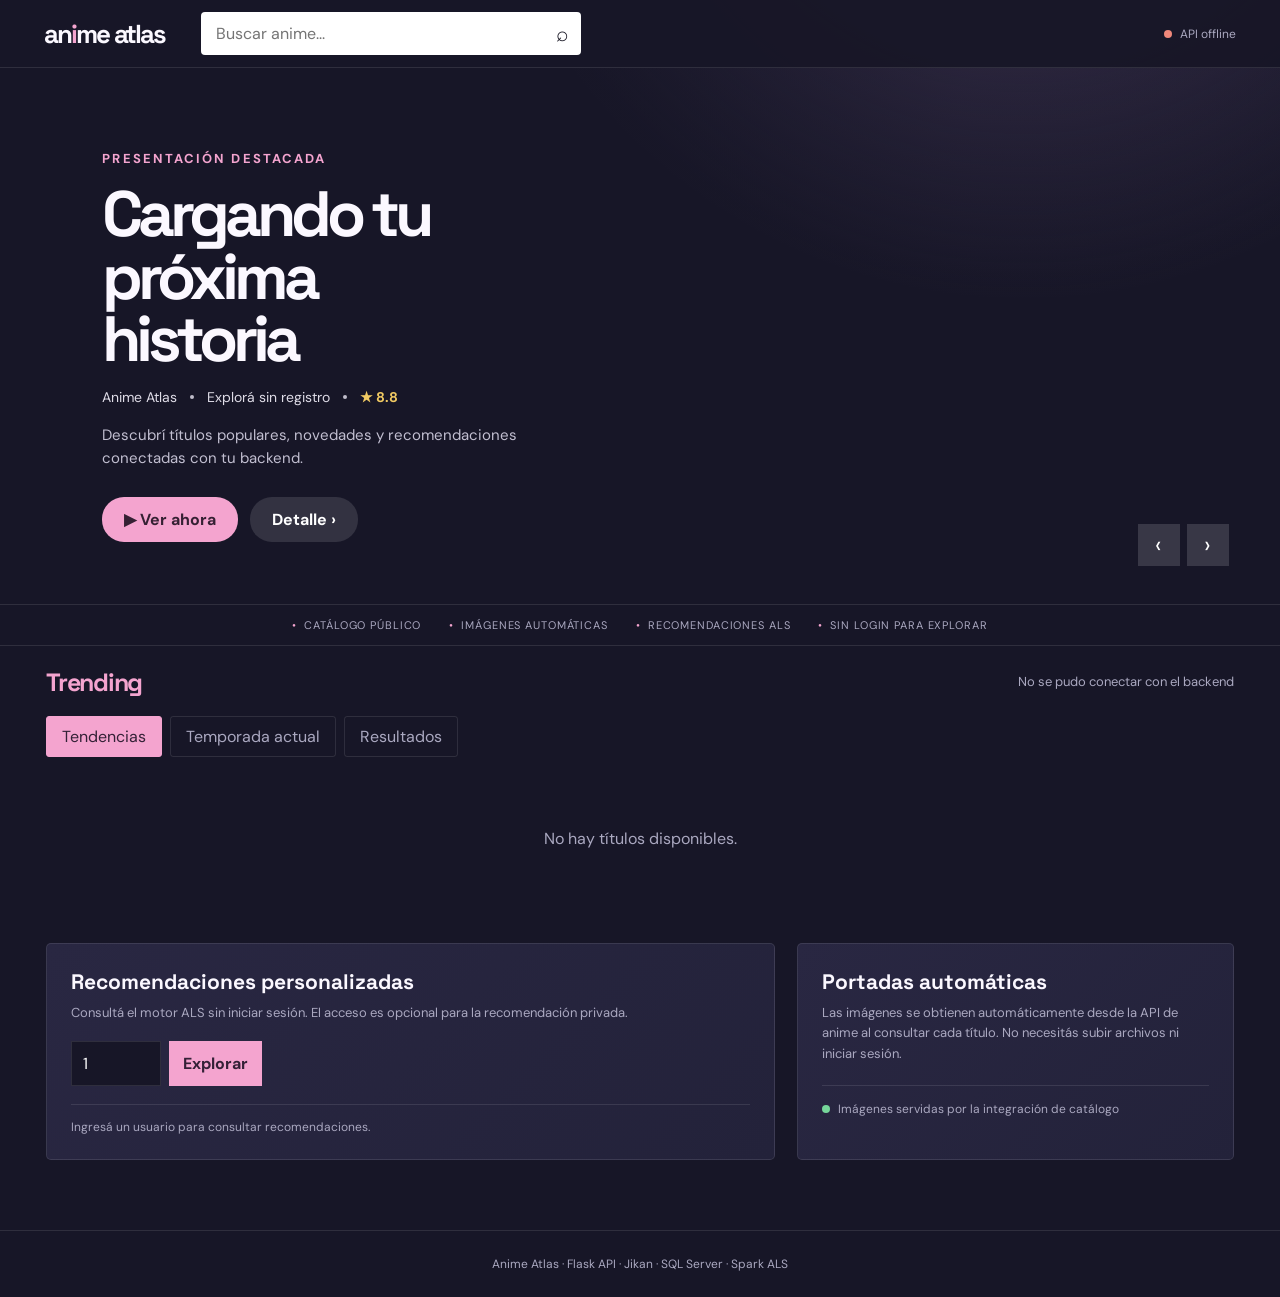
==== FrontEnd/index.html @ 6cf1e998 "feat: base frontend" ====
<!doctype html>
<html lang="es">
<head>
  <meta charset="UTF-8">
  <meta name="viewport" content="width=device-width, initial-scale=1">
  <title>Anime Atlas | Streaming discovery</title>
  <link rel="preconnect" href="https://fonts.googleapis.com">
  <link rel="preconnect" href="https://fonts.gstatic.com" crossorigin>
  <link href="https://fonts.googleapis.com/css2?family=DM+Sans:wght@400;500;600;700&family=Space+Grotesk:wght@500;600;700&display=swap" rel="stylesheet">
  <link rel="stylesheet" href="assets/css/styles.css">
  <script src="assets/js/app.js" defer></script>
</head>
<body>
  <div class="page">
    <header class="topbar">
      <div class="brand">an<span>i</span>me atlas</div>
      <form class="search" id="searchForm">
        <input id="searchInput" placeholder="Buscar anime..." aria-label="Buscar anime">
        <button type="submit" aria-label="Buscar">⌕</button>
      </form>
      <div class="api-status"><span class="status-dot" id="apiStatusDot"></span><span id="apiStatus">Conectando API...</span></div>
    </header>

    <section class="hero">
      <div class="hero-image" id="heroImage"></div>
      <div class="hero-content">
        <div class="hero-kicker">Presentación destacada</div>
        <h1 id="heroTitle">Cargando tu próxima historia</h1>
        <div class="hero-meta"><span id="heroYear">Anime Atlas</span><i></i><span id="heroType">Explorá sin registro</span><i></i><b id="heroScore">★ 8.8</b></div>
        <p class="hero-copy" id="heroCopy">Descubrí títulos populares, novedades y recomendaciones conectadas con tu backend.</p>
        <div class="actions"><button class="watch" id="watchButton">▶ Ver ahora</button><button class="detail" id="heroDetail">Detalle ›</button></div>
      </div>
      <div class="slide-controls"><button id="previousSlide" aria-label="Anterior">‹</button><button id="nextSlide" aria-label="Siguiente">›</button></div>
    </section>

    <div class="service-strip"><span>Catálogo público</span><span>Imágenes automáticas</span><span>Recomendaciones ALS</span><span>Sin login para explorar</span></div>

    <main class="content">
      <div class="section-heading"><h2>Trending</h2><span id="catalogStatus">Actualizado desde tu API</span></div>
      <div class="tabs"><button class="tab active" data-catalog="top">Tendencias</button><button class="tab" data-catalog="season">Temporada actual</button><button class="tab" data-catalog="search">Resultados</button></div>
      <div class="rail" id="animeRail"><div class="state">Cargando títulos...</div></div>
      <div class="lower-grid">
        <section class="info-panel"><h3>Recomendaciones personalizadas</h3><p>Consultá el motor ALS sin iniciar sesión. El acceso es opcional para la recomendación privada.</p><form class="recommend-form" id="recommendForm"><input id="recommendUser" type="number" min="1" value="1" aria-label="ID de usuario"><button type="submit">Explorar</button></form><div class="result-list" id="recommendationResults"><span>Ingresá un usuario para consultar recomendaciones.</span></div></section>
        <section class="info-panel"><h3>Portadas automáticas</h3><p>Las imágenes se obtienen automáticamente desde la API de anime al consultar cada título. No necesitás subir archivos ni iniciar sesión.</p><div class="api-note"><span class="status-dot online"></span><span>Imágenes servidas por la integración de catálogo</span></div></section>
      </div>
    </main>
    <footer class="footer">Anime Atlas · Flask API · Jikan · SQL Server · Spark ALS</footer>
  </div>
  <div class="toast" id="toast" role="status"></div>
</body>
</html>
---- FrontEnd/assets/css/styles.css ----
@import url('https://fonts.googleapis.com/css2?family=DM+Sans:wght@400;500;600;700&family=Space+Grotesk:wght@500;600;700&display=swap');
.topbar{gap:26px}
.api-status{align-items:center;color:var(--muted);display:flex;font-size:12px;gap:8px;margin-left:auto}
.status-dot{background:#e2ad50;border-radius:50%;height:8px;width:8px}
.status-dot.online{background:#76d69a}.status-dot.offline{background:#ef887b}
.service-strip{border-bottom:1px solid var(--line);border-top:1px solid var(--line);color:var(--muted);display:flex;font-size:11px;gap:28px;justify-content:center;letter-spacing:.08em;padding:13px;text-transform:uppercase}
.service-strip span:before{color:var(--pink);content:'•';margin-right:7px}
.result-list{border-top:1px solid var(--line);color:var(--muted);font-size:12px;margin-top:18px;padding-top:14px}
.result-item{align-items:center;border-bottom:1px solid var(--line);display:flex;gap:10px;justify-content:space-between;padding:8px 0}
.result-item strong{color:var(--text)}.result-link{color:var(--pink)}
.image-missing{align-items:center;color:var(--muted);display:flex;font-size:12px;justify-content:center;text-align:center}
.api-note{align-items:center;border-top:1px solid var(--line);color:var(--muted);display:flex;font-size:12px;gap:8px;margin-top:20px;padding-top:15px}
.ad{display:none}
@media(max-width:1050px){.search{margin-left:auto}}
@media(max-width:620px){.search{width:58vw}.service-strip{gap:10px;justify-content:flex-start;overflow:auto;white-space:nowrap}}
:root{--bg:#171627;--surface:#2a2944;--pink:#f4a4cf;--pink-strong:#f07ebc;--text:#fbf8ff;--muted:#aaa8c0;--line:rgba(255,255,255,.1);--shadow:0 20px 70px rgba(4,3,17,.4)}
*{box-sizing:border-box}html{scroll-behavior:smooth}body{background:var(--bg);color:var(--text);font-family:'DM Sans',sans-serif;margin:0}button,input{font:inherit}button{cursor:pointer}.page{background:radial-gradient(circle at 80% -20%,#4e4164 0,transparent 30%),var(--bg);min-height:100vh;overflow:hidden}.topbar{align-items:center;background:rgba(23,22,39,.96);border-bottom:1px solid var(--line);display:flex;gap:20px;height:68px;padding:0 clamp(18px,4vw,44px);position:sticky;top:0;z-index:20}.menu{background:none;border:0;color:#fff;font-size:28px;line-height:1;padding:5px}.brand{align-items:center;display:flex;font-family:'Space Grotesk',sans-serif;font-size:26px;font-weight:700;letter-spacing:-.08em;min-width:max-content}.brand span{color:var(--pink)}.search{align-items:center;background:#fff;border-radius:4px;display:flex;height:43px;margin-left:16px;max-width:380px;min-width:210px;padding:0 6px 0 13px;width:30vw}.search input{background:transparent;border:0;color:#1c1a2a;min-width:0;outline:0;width:100%}.search button{background:none;border:0;color:#161522;font-size:21px}.filter{background:#11101d!important;border-radius:3px;color:#fff!important;font-size:12px!important;font-weight:700;padding:8px 9px}.socials{display:flex;gap:9px;margin-left:auto}.social{align-items:center;border:0;border-radius:50%;color:#fff;display:flex;font-size:12px;font-weight:700;height:38px;justify-content:center;width:38px}.discord{background:#6279dc}.telegram{background:#2b9dd6}.reddit{background:#ec513c}.twitter{background:#319de0}.links{align-items:center;display:flex;gap:25px;margin-left:20px}.links button{background:none;border:0;color:#e7e3ee;font-size:14px;white-space:nowrap}.links button:hover{color:var(--pink)}.links span{color:var(--pink);display:block;font-size:19px;line-height:18px;text-align:center}.login{background:var(--pink);border:0;border-radius:6px;color:#2e1d32;font-weight:700;margin-left:8px;padding:12px 20px}.login:hover{background:#ffd0e8}.hero{min-height:440px;position:relative}.hero-image{background-position:center;background-size:cover;inset:0;position:absolute;transition:background-image .35s}.hero-image:after{background:linear-gradient(90deg,#171627 0%,rgba(23,22,39,.86) 22%,rgba(23,22,39,.23) 75%),linear-gradient(0deg,var(--bg) 0%,transparent 32%);content:'';inset:0;position:absolute}.hero-content{max-width:620px;padding:82px clamp(24px,8vw,104px) 62px;position:relative;z-index:1}.hero-kicker{color:var(--pink);font-size:13px;font-weight:700;letter-spacing:.16em;text-transform:uppercase}.hero h1{font-family:'Space Grotesk',sans-serif;font-size:clamp(36px,5vw,64px);letter-spacing:-.08em;line-height:.98;margin:16px 0 17px}.hero-meta{align-items:center;color:#dfdce7;display:flex;flex-wrap:wrap;font-size:14px;gap:13px}.hero-meta b{color:#f1ca63}.hero-meta i{background:#c0bdca;border-radius:50%;height:4px;width:4px}.hero-copy{color:#c2bfd1;font-size:15px;line-height:1.55;margin:18px 0 26px;max-width:540px}.actions{display:flex;gap:12px}.watch,.detail{border:0;border-radius:22px;font-weight:700;padding:12px 22px}.watch{background:var(--pink);color:#352033}.detail{background:rgba(255,255,255,.12);color:#fff}.watch:hover{background:#ffd0e8}.detail:hover{background:rgba(255,255,255,.2)}.slide-controls{bottom:38px;display:flex;gap:7px;position:absolute;right:clamp(24px,4vw,58px);z-index:2}.slide-controls button{background:rgba(255,255,255,.14);border:0;color:#fff;font-size:24px;height:42px;width:42px}.slide-controls button:hover{background:var(--pink-strong)}.ad{align-items:center;background:#17152b;border-radius:10px;display:flex;height:142px;justify-content:center;margin:-4px auto 30px;max-width:900px;overflow:hidden;position:relative;width:calc(100% - 48px)}.ad:before,.ad:after{background:linear-gradient(135deg,#394a8e,#eda6cd);content:'';height:160px;opacity:.8;position:absolute;transform:rotate(14deg);width:110px}.ad:before{left:-18px}.ad:after{right:-18px;transform:rotate(-14deg)}.ad-copy{position:relative;text-align:center;z-index:1}.ad-copy strong{background:linear-gradient(90deg,#9a36ff,#ff2582);border-radius:22px;display:block;font-size:16px;padding:11px 26px}.ad-copy span{color:#85829b;display:block;font-size:11px;letter-spacing:.2em;margin-top:12px;text-transform:uppercase}.content{padding:0 clamp(18px,4vw,46px) 70px}.section-heading{align-items:center;display:flex;justify-content:space-between;margin:20px 0 18px}.section-heading h2{color:var(--pink);font-family:'Space Grotesk',sans-serif;font-size:25px;letter-spacing:-.05em;margin:0}.section-heading span{color:var(--muted);font-size:13px}.tabs{display:flex;gap:8px;margin-bottom:20px;overflow:auto}.tab{background:transparent;border:1px solid var(--line);border-radius:3px;color:var(--muted);padding:9px 15px;white-space:nowrap}.tab.active,.tab:hover{background:var(--pink);border-color:var(--pink);color:#342137}.rail{display:flex;gap:20px;overflow-x:auto;padding:3px 4px 18px;scrollbar-color:#55536e transparent;scrollbar-width:thin}.rail .card{flex:0 0 185px}.card{background:var(--surface);border-radius:3px;overflow:hidden;position:relative;transition:transform .22s,box-shadow .22s}.card:hover{box-shadow:var(--shadow);transform:translateY(-6px)}.poster{aspect-ratio:2/2.9;background:#34324d;display:block;object-fit:cover;width:100%}.card-body{padding:11px 12px 13px}.card-title{display:-webkit-box;font-size:14px;font-weight:600;line-height:1.25;min-height:35px;overflow:hidden;-webkit-box-orient:vertical;-webkit-line-clamp:2}.card-meta{color:var(--muted);display:flex;font-size:11px;justify-content:space-between;margin-top:10px}.score{color:#f2c95e}.card-id{color:var(--pink);font-size:10px;font-weight:700;left:9px;position:absolute;top:8px}.state{color:var(--muted);padding:48px 20px;text-align:center;width:100%}.lower-grid{display:grid;gap:22px;grid-template-columns:1.25fr .75fr;margin-top:28px}.info-panel{background:linear-gradient(135deg,#292742,#23223a);border:1px solid var(--line);border-radius:5px;padding:24px}.info-panel h3{font-family:'Space Grotesk',sans-serif;font-size:21px;margin:0 0 8px}.info-panel p{color:var(--muted);font-size:13px;line-height:1.6;margin:0}.recommend-form{display:flex;gap:8px;margin-top:18px}.recommend-form input{background:#171627;border:1px solid var(--line);color:#fff;min-width:0;padding:11px;width:90px}.recommend-form button{background:var(--pink);border:0;color:#342137;font-weight:700;padding:0 14px}.footer{border-top:1px solid var(--line);color:var(--muted);font-size:12px;padding:25px 4vw;text-align:center}.toast{background:#fff;border-radius:5px;bottom:25px;color:#262032;left:50%;opacity:0;padding:12px 17px;pointer-events:none;position:fixed;transform:translate(-50%,15px);transition:.25s;z-index:40}.toast.show{opacity:1;transform:translate(-50%,0)}@media(max-width:1050px){.socials,.links{display:none}.search{margin-left:auto}.lower-grid{grid-template-columns:1fr}}@media(max-width:620px){.topbar{gap:10px;height:auto;padding:13px 16px}.brand{font-size:22px}.search{min-width:0;width:42vw}.filter{display:none}.hero{min-height:510px}.hero-content{padding:80px 24px}.hero-image:after{background:linear-gradient(0deg,#171627 4%,rgba(23,22,39,.65) 55%,rgba(23,22,39,.2))}.hero h1{font-size:43px}.ad{height:112px}.ad-copy strong{font-size:12px}.rail .card{flex-basis:154px}.section-heading h2{font-size:21px}}
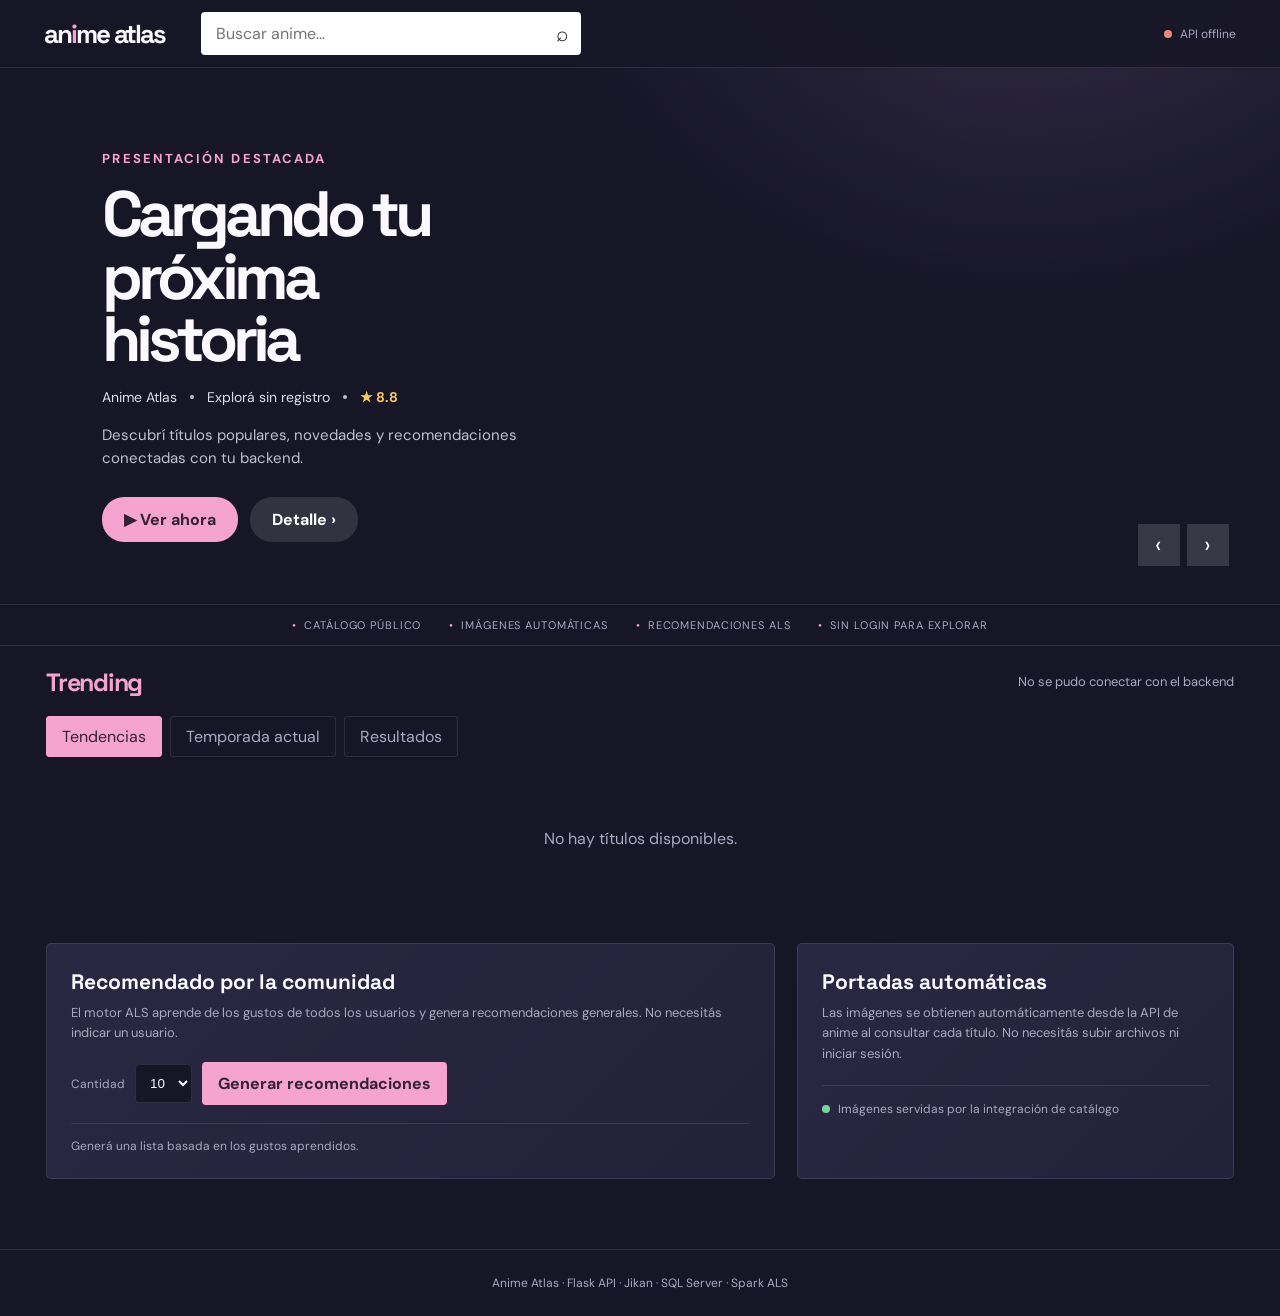
==== commit f4d03dfb: "feat: frontend conectado al backend" ====
--- a/FrontEnd/index.html
+++ b/FrontEnd/index.html
@@ -40,7 +40,7 @@
       <div class="tabs"><button class="tab active" data-catalog="top">Tendencias</button><button class="tab" data-catalog="season">Temporada actual</button><button class="tab" data-catalog="search">Resultados</button></div>
       <div class="rail" id="animeRail"><div class="state">Cargando títulos...</div></div>
       <div class="lower-grid">
-        <section class="info-panel"><h3>Recomendaciones personalizadas</h3><p>Consultá el motor ALS sin iniciar sesión. El acceso es opcional para la recomendación privada.</p><form class="recommend-form" id="recommendForm"><input id="recommendUser" type="number" min="1" value="1" aria-label="ID de usuario"><button type="submit">Explorar</button></form><div class="result-list" id="recommendationResults"><span>Ingresá un usuario para consultar recomendaciones.</span></div></section>
+        <section class="info-panel"><h3>Recomendado por la comunidad</h3><p>El motor ALS aprende de los gustos de todos los usuarios y genera recomendaciones generales. No necesitás indicar un usuario.</p><div class="recommend-controls"><label for="recommendLimit">Cantidad</label><select id="recommendLimit"><option value="5">5</option><option value="10" selected>10</option><option value="20">20</option><option value="30">30</option></select><button class="recommend-action" id="recommendForm" type="button">Generar recomendaciones</button></div><div class="result-list" id="recommendationResults"><span>Generá una lista basada en los gustos aprendidos.</span></div></section>
         <section class="info-panel"><h3>Portadas automáticas</h3><p>Las imágenes se obtienen automáticamente desde la API de anime al consultar cada título. No necesitás subir archivos ni iniciar sesión.</p><div class="api-note"><span class="status-dot online"></span><span>Imágenes servidas por la integración de catálogo</span></div></section>
       </div>
     </main>
--- a/FrontEnd/assets/css/styles.css
+++ b/FrontEnd/assets/css/styles.css
@@ -8,6 +8,10 @@
 .result-list{border-top:1px solid var(--line);color:var(--muted);font-size:12px;margin-top:18px;padding-top:14px}
 .result-item{align-items:center;border-bottom:1px solid var(--line);display:flex;gap:10px;justify-content:space-between;padding:8px 0}
 .result-item strong{color:var(--text)}.result-link{color:var(--pink)}
+.recommendation-summary{color:var(--pink);font-weight:700;margin-bottom:8px}
+.recommend-action{background:var(--pink);border:0;border-radius:4px;color:#342137;font-weight:700;margin-top:18px;padding:11px 16px}
+.recommend-action:hover{background:#ffd0e8}
+.recommend-controls{align-items:center;display:flex;flex-wrap:wrap;gap:10px;margin-top:18px}.recommend-controls label{color:var(--muted);font-size:12px}.recommend-controls select{background:#171627;border:1px solid var(--line);border-radius:4px;color:var(--text);padding:10px}.recommend-controls .recommend-action{margin-top:0}
 .image-missing{align-items:center;color:var(--muted);display:flex;font-size:12px;justify-content:center;text-align:center}
 .api-note{align-items:center;border-top:1px solid var(--line);color:var(--muted);display:flex;font-size:12px;gap:8px;margin-top:20px;padding-top:15px}
 .ad{display:none}
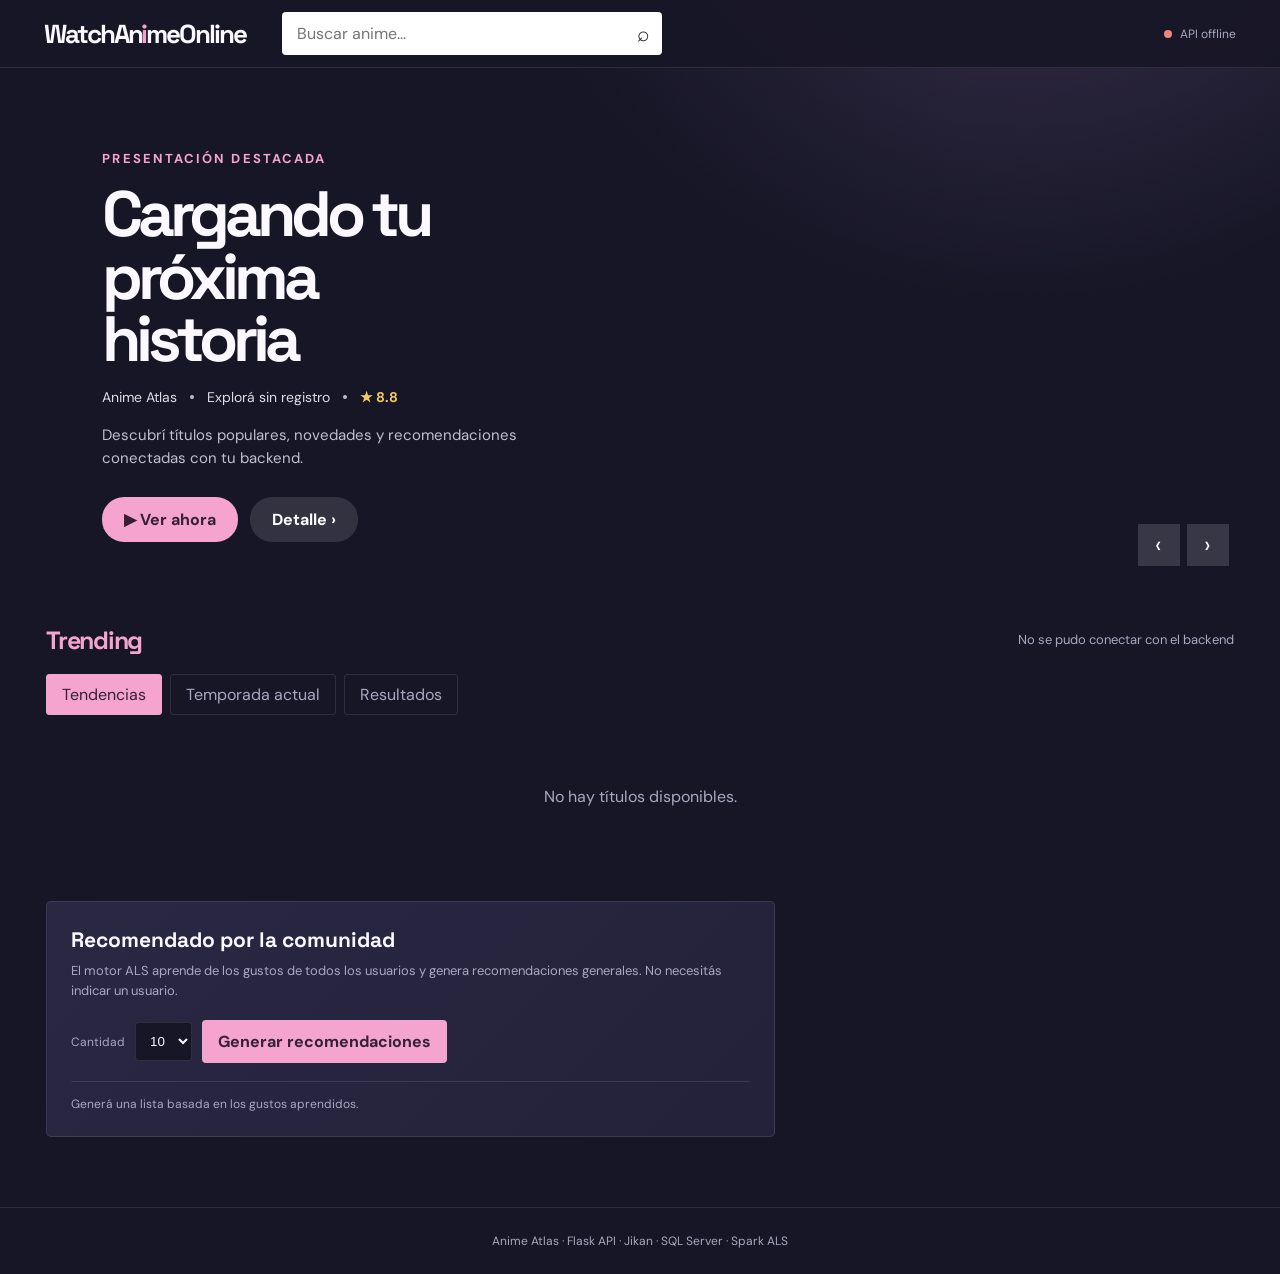
==== commit d6582036: "fix: miniarreglo interfaz" ====
--- a/FrontEnd/index.html
+++ b/FrontEnd/index.html
@@ -13,7 +13,7 @@
 <body>
   <div class="page">
     <header class="topbar">
-      <div class="brand">an<span>i</span>me atlas</div>
+      <div class="brand">WatchAn<span>i</span>meOnline</div>
       <form class="search" id="searchForm">
         <input id="searchInput" placeholder="Buscar anime..." aria-label="Buscar anime">
         <button type="submit" aria-label="Buscar">⌕</button>
@@ -32,16 +32,12 @@
       </div>
       <div class="slide-controls"><button id="previousSlide" aria-label="Anterior">‹</button><button id="nextSlide" aria-label="Siguiente">›</button></div>
     </section>
-
-    <div class="service-strip"><span>Catálogo público</span><span>Imágenes automáticas</span><span>Recomendaciones ALS</span><span>Sin login para explorar</span></div>
-
     <main class="content">
       <div class="section-heading"><h2>Trending</h2><span id="catalogStatus">Actualizado desde tu API</span></div>
       <div class="tabs"><button class="tab active" data-catalog="top">Tendencias</button><button class="tab" data-catalog="season">Temporada actual</button><button class="tab" data-catalog="search">Resultados</button></div>
       <div class="rail" id="animeRail"><div class="state">Cargando títulos...</div></div>
       <div class="lower-grid">
         <section class="info-panel"><h3>Recomendado por la comunidad</h3><p>El motor ALS aprende de los gustos de todos los usuarios y genera recomendaciones generales. No necesitás indicar un usuario.</p><div class="recommend-controls"><label for="recommendLimit">Cantidad</label><select id="recommendLimit"><option value="5">5</option><option value="10" selected>10</option><option value="20">20</option><option value="30">30</option></select><button class="recommend-action" id="recommendForm" type="button">Generar recomendaciones</button></div><div class="result-list" id="recommendationResults"><span>Generá una lista basada en los gustos aprendidos.</span></div></section>
-        <section class="info-panel"><h3>Portadas automáticas</h3><p>Las imágenes se obtienen automáticamente desde la API de anime al consultar cada título. No necesitás subir archivos ni iniciar sesión.</p><div class="api-note"><span class="status-dot online"></span><span>Imágenes servidas por la integración de catálogo</span></div></section>
       </div>
     </main>
     <footer class="footer">Anime Atlas · Flask API · Jikan · SQL Server · Spark ALS</footer>
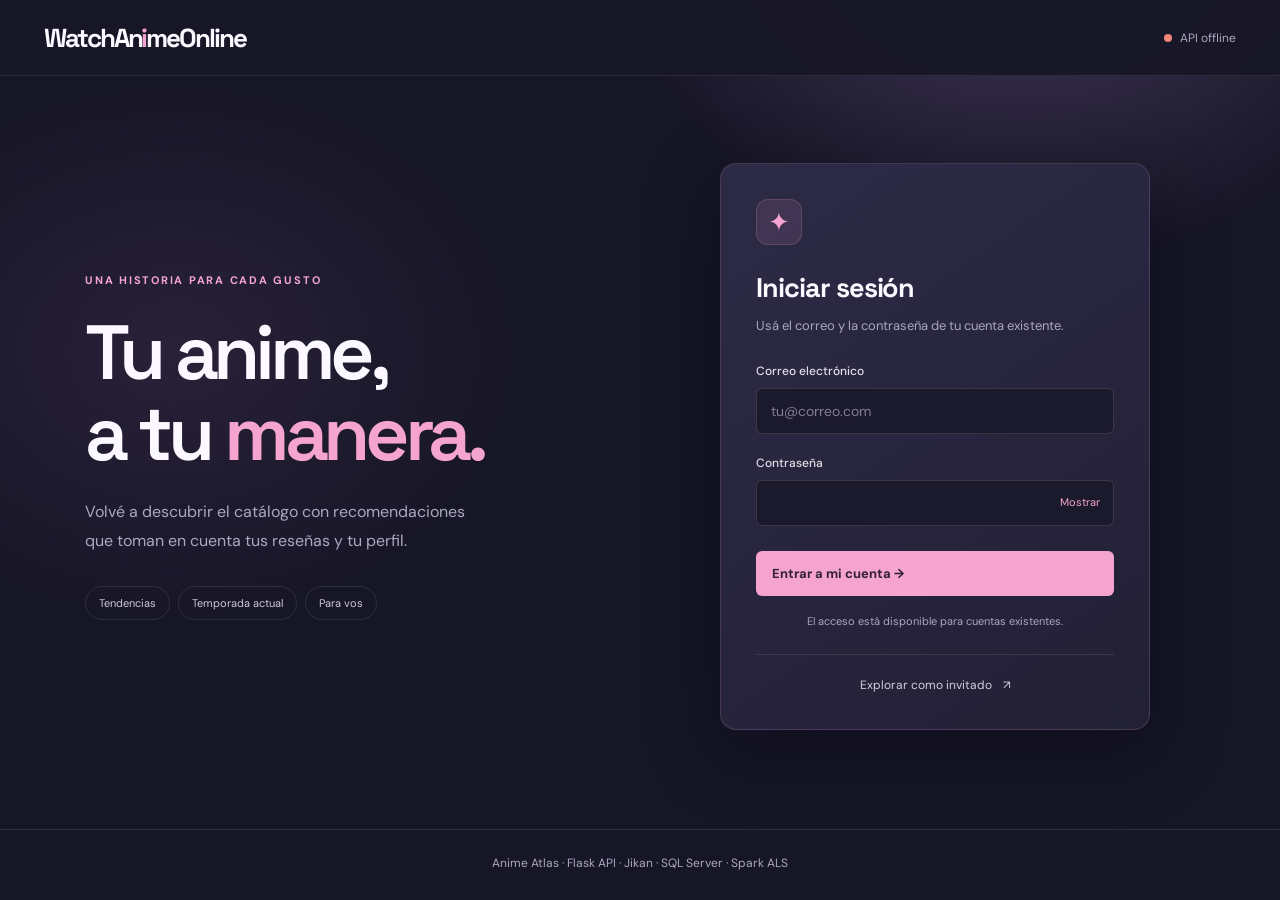
==== commit 78c32a9f: "Login 1,0" ====
--- a/FrontEnd/index.html
+++ b/FrontEnd/index.html
@@ -14,34 +14,83 @@
   <div class="page">
     <header class="topbar">
       <div class="brand">WatchAn<span>i</span>meOnline</div>
-      <form class="search" id="searchForm">
+      <form class="search" id="searchForm" hidden>
         <input id="searchInput" placeholder="Buscar anime..." aria-label="Buscar anime">
         <button type="submit" aria-label="Buscar">⌕</button>
       </form>
       <div class="api-status"><span class="status-dot" id="apiStatusDot"></span><span id="apiStatus">Conectando API...</span></div>
+      <div class="session-controls" id="sessionControls" hidden>
+        <span class="session-name" id="sessionName" hidden></span>
+        <button class="login" id="openLogin" type="button">Iniciar sesión</button>
+        <button class="logout" id="logoutButton" type="button" hidden>Cerrar sesión</button>
+      </div>
     </header>
 
-    <section class="hero">
-      <div class="hero-image" id="heroImage"></div>
-      <div class="hero-content">
-        <div class="hero-kicker">Presentación destacada</div>
-        <h1 id="heroTitle">Cargando tu próxima historia</h1>
-        <div class="hero-meta"><span id="heroYear">Anime Atlas</span><i></i><span id="heroType">Explorá sin registro</span><i></i><b id="heroScore">★ 8.8</b></div>
-        <p class="hero-copy" id="heroCopy">Descubrí títulos populares, novedades y recomendaciones conectadas con tu backend.</p>
-        <div class="actions"><button class="watch" id="watchButton">▶ Ver ahora</button><button class="detail" id="heroDetail">Detalle ›</button></div>
-      </div>
-      <div class="slide-controls"><button id="previousSlide" aria-label="Anterior">‹</button><button id="nextSlide" aria-label="Siguiente">›</button></div>
-    </section>
-    <main class="content">
-      <div class="section-heading"><h2>Trending</h2><span id="catalogStatus">Actualizado desde tu API</span></div>
-      <div class="tabs"><button class="tab active" data-catalog="top">Tendencias</button><button class="tab" data-catalog="season">Temporada actual</button><button class="tab" data-catalog="search">Resultados</button></div>
-      <div class="rail" id="animeRail"><div class="state">Cargando títulos...</div></div>
-      <div class="lower-grid">
-        <section class="info-panel"><h3>Recomendado por la comunidad</h3><p>El motor ALS aprende de los gustos de todos los usuarios y genera recomendaciones generales. No necesitás indicar un usuario.</p><div class="recommend-controls"><label for="recommendLimit">Cantidad</label><select id="recommendLimit"><option value="5">5</option><option value="10" selected>10</option><option value="20">20</option><option value="30">30</option></select><button class="recommend-action" id="recommendForm" type="button">Generar recomendaciones</button></div><div class="result-list" id="recommendationResults"><span>Generá una lista basada en los gustos aprendidos.</span></div></section>
+    <main class="login-view" id="loginView">
+      <section class="login-intro" aria-labelledby="loginIntroTitle">
+        <div class="hero-kicker">Una historia para cada gusto</div>
+        <h1 id="loginIntroTitle">Tu anime,<br>a tu <span>manera.</span></h1>
+        <p>Volvé a descubrir el catálogo con recomendaciones que toman en cuenta tus reseñas y tu perfil.</p>
+        <div class="login-tags" aria-label="Explorá el catálogo"><span>Tendencias</span><span>Temporada actual</span><span>Para vos</span></div>
+      </section>
+      <section class="login-panel" aria-labelledby="loginTitle">
+        <div class="login-mark" aria-hidden="true">✦</div>
+        <h2 id="loginTitle">Iniciar sesión</h2>
+        <p class="login-description">Usá el correo y la contraseña de tu cuenta existente.</p>
+        <p class="form-feedback" id="loginFeedback" role="status" aria-live="polite" hidden></p>
+        <button class="retry-session" id="retrySession" type="button" hidden>Reintentar conexión</button>
+        <form id="loginForm">
+          <fieldset id="loginFields">
+            <label for="loginEmail">Correo electrónico</label>
+            <input id="loginEmail" name="email" type="email" autocomplete="username" placeholder="tu@correo.com" aria-describedby="loginFeedback" maxlength="255" required>
+            <label for="loginPassword">Contraseña</label>
+            <div class="password-field">
+              <input id="loginPassword" name="password" type="password" autocomplete="current-password" aria-describedby="loginFeedback" required>
+              <button id="togglePassword" type="button" aria-label="Mostrar contraseña" aria-controls="loginPassword" aria-pressed="false">Mostrar</button>
+            </div>
+            <button class="login-submit" id="loginSubmit" type="submit">Entrar a mi cuenta <span aria-hidden="true">→</span></button>
+          </fieldset>
+        </form>
+        <p class="account-note">El acceso está disponible para cuentas existentes.</p>
+        <button class="guest-access" id="continueGuest" type="button">Explorar como invitado <span aria-hidden="true">↗</span></button>
+      </section>
+    </main>
+
+    <main id="catalogView" hidden>
+      <section class="hero">
+        <div class="hero-image" id="heroImage"></div>
+        <div class="hero-content">
+          <div class="hero-kicker">Presentación destacada</div>
+          <h1 id="heroTitle">Cargando tu próxima historia</h1>
+          <div class="hero-meta"><span id="heroYear">Anime Atlas</span><i></i><span id="heroType">Explorá el catálogo</span><i></i><b id="heroScore">★ N/D</b></div>
+          <p class="hero-copy" id="heroCopy">Descubrí títulos populares, novedades y recomendaciones para tu próxima historia.</p>
+          <div class="actions"><button class="watch" id="watchButton" type="button" disabled>▶ Ver ahora</button><button class="detail" id="heroDetail" type="button" disabled>Detalle ›</button></div>
+        </div>
+        <div class="slide-controls"><button id="previousSlide" type="button" aria-label="Anterior" disabled>‹</button><button id="nextSlide" type="button" aria-label="Siguiente" disabled>›</button></div>
+      </section>
+      <div class="content">
+        <div class="section-heading"><h2>Trending</h2><span id="catalogStatus" role="status">Actualizado desde tu API</span></div>
+        <div class="tabs" aria-label="Catálogo"><button class="tab active" data-catalog="top" type="button" aria-pressed="true">Tendencias</button><button class="tab" data-catalog="season" type="button" aria-pressed="false">Temporada actual</button><button class="tab" data-catalog="search" type="button" aria-pressed="false">Resultados</button></div>
+        <div class="rail" id="animeRail"><div class="state">Cargando títulos...</div></div>
+        <div class="lower-grid">
+          <section class="info-panel" aria-labelledby="recommendationHeading">
+            <h3 id="recommendationHeading">Recomendado por la comunidad</h3>
+            <p id="recommendationDescription">Explorá recomendaciones generales o iniciá sesión para descubrir títulos según tu perfil.</p>
+            <div class="recommend-controls"><label for="recommendLimit">Cantidad</label><select id="recommendLimit"><option value="5">5</option><option value="10" selected>10</option><option value="20">20</option><option value="30">30</option></select><button class="recommend-action" id="recommendForm" type="button" disabled>Generar recomendaciones</button></div>
+            <div class="result-list" id="recommendationResults" role="status" aria-live="polite"><span>Generá una lista basada en los gustos de la comunidad.</span></div>
+          </section>
+          <section class="info-panel profile-panel" aria-labelledby="profileHeading">
+            <div class="profile-kicker">Tu espacio</div>
+            <h3 id="profileHeading">Descubrí algo para vos</h3>
+            <p id="profileDescription">Ingresá con tu cuenta para usar tu perfil en las recomendaciones.</p>
+            <dl class="profile-details" id="profileDetails" hidden></dl>
+            <button class="profile-login" id="profileLogin" type="button">Iniciar sesión <span aria-hidden="true">→</span></button>
+          </section>
+        </div>
       </div>
     </main>
     <footer class="footer">Anime Atlas · Flask API · Jikan · SQL Server · Spark ALS</footer>
   </div>
-  <div class="toast" id="toast" role="status"></div>
+  <div class="toast" id="toast" role="status" aria-live="polite"></div>
 </body>
 </html>
--- a/FrontEnd/assets/css/styles.css
+++ b/FrontEnd/assets/css/styles.css
@@ -8,6 +8,7 @@
 .result-list{border-top:1px solid var(--line);color:var(--muted);font-size:12px;margin-top:18px;padding-top:14px}
 .result-item{align-items:center;border-bottom:1px solid var(--line);display:flex;gap:10px;justify-content:space-between;padding:8px 0}
 .result-item strong{color:var(--text)}.result-link{color:var(--pink)}
+.result-item small{color:var(--muted);margin-right:auto}
 .recommendation-summary{color:var(--pink);font-weight:700;margin-bottom:8px}
 .recommend-action{background:var(--pink);border:0;border-radius:4px;color:#342137;font-weight:700;margin-top:18px;padding:11px 16px}
 .recommend-action:hover{background:#ffd0e8}
@@ -19,3 +20,126 @@
 @media(max-width:620px){.search{width:58vw}.service-strip{gap:10px;justify-content:flex-start;overflow:auto;white-space:nowrap}}
 :root{--bg:#171627;--surface:#2a2944;--pink:#f4a4cf;--pink-strong:#f07ebc;--text:#fbf8ff;--muted:#aaa8c0;--line:rgba(255,255,255,.1);--shadow:0 20px 70px rgba(4,3,17,.4)}
 *{box-sizing:border-box}html{scroll-behavior:smooth}body{background:var(--bg);color:var(--text);font-family:'DM Sans',sans-serif;margin:0}button,input{font:inherit}button{cursor:pointer}.page{background:radial-gradient(circle at 80% -20%,#4e4164 0,transparent 30%),var(--bg);min-height:100vh;overflow:hidden}.topbar{align-items:center;background:rgba(23,22,39,.96);border-bottom:1px solid var(--line);display:flex;gap:20px;height:68px;padding:0 clamp(18px,4vw,44px);position:sticky;top:0;z-index:20}.menu{background:none;border:0;color:#fff;font-size:28px;line-height:1;padding:5px}.brand{align-items:center;display:flex;font-family:'Space Grotesk',sans-serif;font-size:26px;font-weight:700;letter-spacing:-.08em;min-width:max-content}.brand span{color:var(--pink)}.search{align-items:center;background:#fff;border-radius:4px;display:flex;height:43px;margin-left:16px;max-width:380px;min-width:210px;padding:0 6px 0 13px;width:30vw}.search input{background:transparent;border:0;color:#1c1a2a;min-width:0;outline:0;width:100%}.search button{background:none;border:0;color:#161522;font-size:21px}.filter{background:#11101d!important;border-radius:3px;color:#fff!important;font-size:12px!important;font-weight:700;padding:8px 9px}.socials{display:flex;gap:9px;margin-left:auto}.social{align-items:center;border:0;border-radius:50%;color:#fff;display:flex;font-size:12px;font-weight:700;height:38px;justify-content:center;width:38px}.discord{background:#6279dc}.telegram{background:#2b9dd6}.reddit{background:#ec513c}.twitter{background:#319de0}.links{align-items:center;display:flex;gap:25px;margin-left:20px}.links button{background:none;border:0;color:#e7e3ee;font-size:14px;white-space:nowrap}.links button:hover{color:var(--pink)}.links span{color:var(--pink);display:block;font-size:19px;line-height:18px;text-align:center}.login{background:var(--pink);border:0;border-radius:6px;color:#2e1d32;font-weight:700;margin-left:8px;padding:12px 20px}.login:hover{background:#ffd0e8}.hero{min-height:440px;position:relative}.hero-image{background-position:center;background-size:cover;inset:0;position:absolute;transition:background-image .35s}.hero-image:after{background:linear-gradient(90deg,#171627 0%,rgba(23,22,39,.86) 22%,rgba(23,22,39,.23) 75%),linear-gradient(0deg,var(--bg) 0%,transparent 32%);content:'';inset:0;position:absolute}.hero-content{max-width:620px;padding:82px clamp(24px,8vw,104px) 62px;position:relative;z-index:1}.hero-kicker{color:var(--pink);font-size:13px;font-weight:700;letter-spacing:.16em;text-transform:uppercase}.hero h1{font-family:'Space Grotesk',sans-serif;font-size:clamp(36px,5vw,64px);letter-spacing:-.08em;line-height:.98;margin:16px 0 17px}.hero-meta{align-items:center;color:#dfdce7;display:flex;flex-wrap:wrap;font-size:14px;gap:13px}.hero-meta b{color:#f1ca63}.hero-meta i{background:#c0bdca;border-radius:50%;height:4px;width:4px}.hero-copy{color:#c2bfd1;font-size:15px;line-height:1.55;margin:18px 0 26px;max-width:540px}.actions{display:flex;gap:12px}.watch,.detail{border:0;border-radius:22px;font-weight:700;padding:12px 22px}.watch{background:var(--pink);color:#352033}.detail{background:rgba(255,255,255,.12);color:#fff}.watch:hover{background:#ffd0e8}.detail:hover{background:rgba(255,255,255,.2)}.slide-controls{bottom:38px;display:flex;gap:7px;position:absolute;right:clamp(24px,4vw,58px);z-index:2}.slide-controls button{background:rgba(255,255,255,.14);border:0;color:#fff;font-size:24px;height:42px;width:42px}.slide-controls button:hover{background:var(--pink-strong)}.ad{align-items:center;background:#17152b;border-radius:10px;display:flex;height:142px;justify-content:center;margin:-4px auto 30px;max-width:900px;overflow:hidden;position:relative;width:calc(100% - 48px)}.ad:before,.ad:after{background:linear-gradient(135deg,#394a8e,#eda6cd);content:'';height:160px;opacity:.8;position:absolute;transform:rotate(14deg);width:110px}.ad:before{left:-18px}.ad:after{right:-18px;transform:rotate(-14deg)}.ad-copy{position:relative;text-align:center;z-index:1}.ad-copy strong{background:linear-gradient(90deg,#9a36ff,#ff2582);border-radius:22px;display:block;font-size:16px;padding:11px 26px}.ad-copy span{color:#85829b;display:block;font-size:11px;letter-spacing:.2em;margin-top:12px;text-transform:uppercase}.content{padding:0 clamp(18px,4vw,46px) 70px}.section-heading{align-items:center;display:flex;justify-content:space-between;margin:20px 0 18px}.section-heading h2{color:var(--pink);font-family:'Space Grotesk',sans-serif;font-size:25px;letter-spacing:-.05em;margin:0}.section-heading span{color:var(--muted);font-size:13px}.tabs{display:flex;gap:8px;margin-bottom:20px;overflow:auto}.tab{background:transparent;border:1px solid var(--line);border-radius:3px;color:var(--muted);padding:9px 15px;white-space:nowrap}.tab.active,.tab:hover{background:var(--pink);border-color:var(--pink);color:#342137}.rail{display:flex;gap:20px;overflow-x:auto;padding:3px 4px 18px;scrollbar-color:#55536e transparent;scrollbar-width:thin}.rail .card{flex:0 0 185px}.card{background:var(--surface);border-radius:3px;overflow:hidden;position:relative;transition:transform .22s,box-shadow .22s}.card:hover{box-shadow:var(--shadow);transform:translateY(-6px)}.poster{aspect-ratio:2/2.9;background:#34324d;display:block;object-fit:cover;width:100%}.card-body{padding:11px 12px 13px}.card-title{display:-webkit-box;font-size:14px;font-weight:600;line-height:1.25;min-height:35px;overflow:hidden;-webkit-box-orient:vertical;-webkit-line-clamp:2}.card-meta{color:var(--muted);display:flex;font-size:11px;justify-content:space-between;margin-top:10px}.score{color:#f2c95e}.card-id{color:var(--pink);font-size:10px;font-weight:700;left:9px;position:absolute;top:8px}.state{color:var(--muted);padding:48px 20px;text-align:center;width:100%}.lower-grid{display:grid;gap:22px;grid-template-columns:1.25fr .75fr;margin-top:28px}.info-panel{background:linear-gradient(135deg,#292742,#23223a);border:1px solid var(--line);border-radius:5px;padding:24px}.info-panel h3{font-family:'Space Grotesk',sans-serif;font-size:21px;margin:0 0 8px}.info-panel p{color:var(--muted);font-size:13px;line-height:1.6;margin:0}.recommend-form{display:flex;gap:8px;margin-top:18px}.recommend-form input{background:#171627;border:1px solid var(--line);color:#fff;min-width:0;padding:11px;width:90px}.recommend-form button{background:var(--pink);border:0;color:#342137;font-weight:700;padding:0 14px}.footer{border-top:1px solid var(--line);color:var(--muted);font-size:12px;padding:25px 4vw;text-align:center}.toast{background:#fff;border-radius:5px;bottom:25px;color:#262032;left:50%;opacity:0;padding:12px 17px;pointer-events:none;position:fixed;transform:translate(-50%,15px);transition:.25s;z-index:40}.toast.show{opacity:1;transform:translate(-50%,0)}@media(max-width:1050px){.socials,.links{display:none}.search{margin-left:auto}.lower-grid{grid-template-columns:1fr}}@media(max-width:620px){.topbar{gap:10px;height:auto;padding:13px 16px}.brand{font-size:22px}.search{min-width:0;width:42vw}.filter{display:none}.hero{min-height:510px}.hero-content{padding:80px 24px}.hero-image:after{background:linear-gradient(0deg,#171627 4%,rgba(23,22,39,.65) 55%,rgba(23,22,39,.2))}.hero h1{font-size:43px}.ad{height:112px}.ad-copy strong{font-size:12px}.rail .card{flex-basis:154px}.section-heading h2{font-size:21px}}
+
+/* Account access shares the catalog's purple surfaces and pink accents. */
+[hidden] { display: none !important; }
+button, input, select { font: inherit; }
+button:disabled { cursor: wait; opacity: .55; }
+button:focus-visible, input:focus-visible, select:focus-visible, [role="button"]:focus-visible {
+  outline: 2px solid var(--pink);
+  outline-offset: 4px;
+}
+.topbar { gap: 18px; min-height: 76px; height: auto; padding-top: 14px; padding-bottom: 14px; flex-wrap: wrap; }
+.topbar .search { flex: 1 1 210px; width: auto; margin-left: 0; }
+.api-status { white-space: nowrap; }
+.session-controls { align-items: center; display: flex; gap: 14px; margin-left: auto; }
+.session-name { color: var(--pink); font-size: 13px; max-width: 140px; overflow: hidden; text-overflow: ellipsis; white-space: nowrap; }
+.session-controls .login { font-size: 13px; margin-left: 0; padding: 10px 16px; }
+.logout { background: transparent; border: 1px solid var(--line); border-radius: 5px; color: var(--text); font-size: 12px; padding: 10px 13px; }
+.logout:hover { border-color: var(--pink); color: var(--pink); }
+.login-view {
+  align-items: center;
+  display: grid;
+  gap: clamp(32px, 7vw, 110px);
+  grid-template-columns: 1.15fr 1fr;
+  margin: 0 auto;
+  max-width: 1190px;
+  min-height: calc(100vh - 147px);
+  padding: 64px 40px 76px;
+  position: relative;
+}
+.login-view::before {
+  background: radial-gradient(ellipse, rgba(160, 105, 174, .13), transparent 68%);
+  content: '';
+  height: 550px;
+  left: -220px;
+  pointer-events: none;
+  position: absolute;
+  top: 0;
+  width: 700px;
+}
+.login-intro { position: relative; }
+.login-intro .hero-kicker { font-size: 11px; letter-spacing: .16em; }
+.login-intro h1 { font-family: 'Space Grotesk', sans-serif; font-size: clamp(48px, 6vw, 78px); font-weight: 600; letter-spacing: -.07em; line-height: 1.05; margin: 25px 0; }
+.login-intro h1 span { color: var(--pink); }
+.login-intro p { color: var(--muted); font-size: 16px; line-height: 1.8; max-width: 380px; }
+.login-tags { display: flex; flex-wrap: wrap; gap: 8px; margin-top: 30px; }
+.login-tags span { border: 1px solid var(--line); border-radius: 30px; color: #cecade; font-size: 11px; padding: 9px 13px; }
+.login-panel { background: linear-gradient(145deg, #2d2a46, #222035); border: 1px solid rgba(244,164,207,.16); border-radius: 16px; box-shadow: var(--shadow); max-width: 430px; padding: 35px; position: relative; width: 100%; }
+.login-mark { align-items: center; background: rgba(244,164,207,.1); border: 1px solid rgba(244,164,207,.18); border-radius: 12px; color: var(--pink); display: flex; font-size: 26px; height: 46px; justify-content: center; margin-bottom: 25px; width: 46px; }
+.login-panel h2 { font-family: 'Space Grotesk', sans-serif; font-size: 27px; letter-spacing: -.04em; margin: 0 0 10px; }
+.login-description { color: var(--muted); font-size: 13px; line-height: 1.7; margin: 0 0 26px; }
+#loginFields { border: 0; margin: 0; min-width: 0; padding: 0; }
+#loginFields label { color: #e3dfea; display: block; font-size: 12px; font-weight: 500; margin-bottom: 9px; }
+#loginFields input { background: #1b192c; border: 1px solid rgba(255,255,255,.13); border-radius: 6px; color: var(--text); font-size: 14px; padding: 13px 14px; width: 100%; }
+#loginFields input::placeholder { color: #827d96; }
+#loginEmail { margin-bottom: 21px; }
+.password-field { position: relative; }
+.password-field input { padding-right: 82px !important; }
+.password-field button { background: transparent; border: 0; border-radius: 4px; color: var(--pink); font-size: 11px; padding: 9px; position: absolute; right: 5px; top: 6px; }
+.login-submit { align-items: center; background: var(--pink); border: 0; border-radius: 6px; color: #342137; display: flex; font-size: 13px; font-weight: 700; justify-content: space-between; margin-top: 25px; padding: 14px 16px; width: 100%; }
+.login-submit:hover { background: #ffd0e8; }
+.account-note { color: var(--muted); font-size: 11px; line-height: 1.6; margin: 17px 0 24px; text-align: center; }
+.guest-access { background: none; border: 0; border-top: 1px solid var(--line); color: #d3cee2; font-size: 12px; padding: 22px 0 0; text-align: center; width: 100%; }
+.guest-access:hover { color: var(--pink); }
+.guest-access span { margin-left: 8px; }
+.form-feedback { background: rgba(244,164,207,.08); border: 1px solid rgba(244,164,207,.22); border-radius: 6px; color: #f4d5e7; font-size: 12px; line-height: 1.65; margin: 0 0 18px; overflow-wrap: anywhere; padding: 12px; }
+.form-feedback.error { background: rgba(239,136,123,.08); border-color: rgba(239,136,123,.3); color: #ffc7bc; }
+.retry-session { background: transparent; border: 1px solid var(--pink); border-radius: 5px; color: var(--pink); font-size: 12px; margin-bottom: 20px; padding: 10px 13px; }
+.profile-panel { align-self: start; }
+.profile-kicker { color: var(--pink); font-size: 10px; font-weight: 700; letter-spacing: .15em; margin-bottom: 12px; text-transform: uppercase; }
+.profile-panel h3, .profile-panel dd { overflow-wrap: anywhere; }
+.profile-details { border-top: 1px solid var(--line); margin: 20px 0 0; padding-top: 7px; }
+.profile-detail { display: flex; font-size: 12px; gap: 16px; justify-content: space-between; padding-top: 13px; }
+.profile-detail dt { color: var(--muted); flex-shrink: 0; }
+.profile-detail dd { color: var(--text); margin: 0; min-width: 0; text-align: right; }
+.profile-login { background: transparent; border: 0; color: var(--pink); font-size: 12px; font-weight: 700; margin-top: 20px; padding: 5px 0; }
+.profile-login span { margin-left: 8px; }
+.result-list { line-height: 1.6; }
+.result-item { flex-wrap: wrap; gap: 8px; }
+.result-item strong { flex: 1 1 180px; overflow-wrap: anywhere; }
+.result-item small { margin-right: 0; }
+.result-score { color: #f2c95e; white-space: nowrap; }
+.result-link { background: transparent; border: 1px solid var(--line); border-radius: 4px; font-size: 12px; padding: 4px 10px; }
+.result-link:hover { border-color: var(--pink); }
+.recommendation-mode { color: var(--pink); font-size: 10px; font-weight: 700; letter-spacing: .08em; margin-bottom: 10px; text-transform: uppercase; }
+.info-panel .recommendation-note { font-size: 12px; margin: 0 0 12px; }
+.result-error { color: #ffc7bc; }
+.toast { max-width: calc(100vw - 32px); text-align: center; width: max-content; }
+@media (max-width: 1050px) {
+  .session-controls { margin-left: 0; }
+  .login-view { gap: 36px; padding-left: 28px; padding-right: 28px; }
+  .login-panel { padding: 28px; }
+  .login-intro h1 { font-size: 60px; }
+}
+@media (max-width: 760px) {
+  .topbar .search { order: 4; max-width: none; flex-basis: 100%; }
+  .session-controls { margin-left: auto; }
+  .api-status { margin-left: auto; }
+  .login-view { gap: 30px; grid-template-columns: 1fr; min-height: 0; padding: 40px 24px 55px; }
+  .login-intro { margin: 0 auto; max-width: 430px; width: 100%; }
+  .login-intro h1 { font-size: 48px; margin: 16px 0; }
+  .login-intro p { font-size: 13px; margin: 0; }
+  .login-tags { display: none; }
+  .login-panel { margin: 0 auto; }
+  .session-name { max-width: 90px; }
+}
+@media (max-width: 480px) {
+  .topbar { gap: 12px; padding: 13px 16px; }
+  .brand { font-size: 21px; }
+  .api-status { font-size: 10px; }
+  .session-controls { justify-content: flex-end; width: 100%; }
+  .session-name { margin-right: auto; max-width: 190px; }
+  .login-view { padding: 32px 18px 45px; }
+  .login-panel { padding: 25px 22px; }
+  .section-heading { align-items: flex-start; gap: 16px; }
+  .section-heading span { max-width: 52%; text-align: right; }
+  .recommend-controls .recommend-action { width: 100%; }
+  .result-item strong { flex-basis: 100%; }
+  .result-item small { margin-right: auto; }
+  .hero-content { padding-top: 65px; }
+}
+@media (prefers-reduced-motion: reduce) {
+  html { scroll-behavior: auto; }
+  *, *::before, *::after { transition: none !important; }
+}
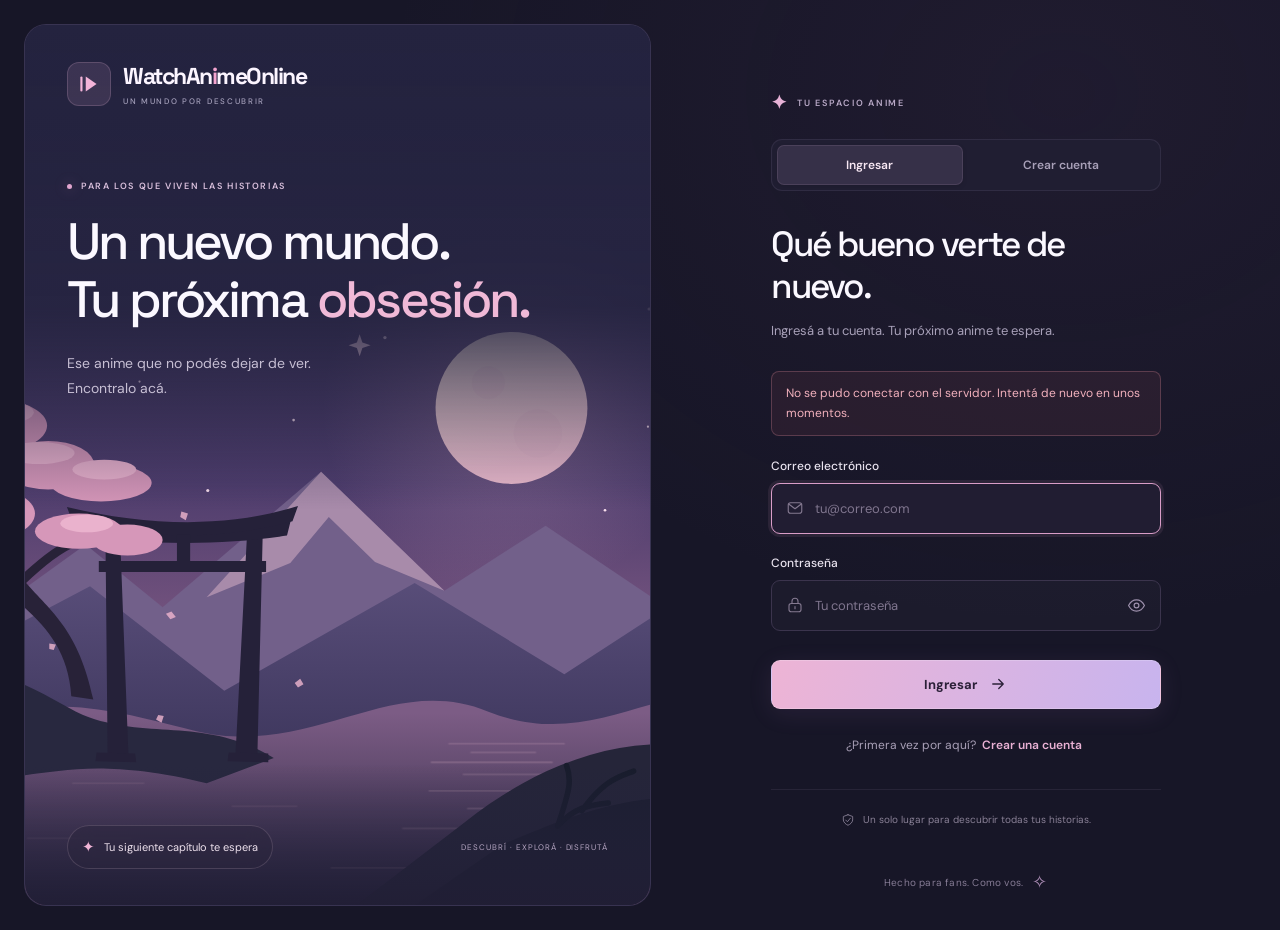
==== commit dab5f0bd: "Try 2" ====
--- a/FrontEnd/index.html
+++ b/FrontEnd/index.html
@@ -8,89 +8,139 @@
   <link rel="preconnect" href="https://fonts.gstatic.com" crossorigin>
   <link href="https://fonts.googleapis.com/css2?family=DM+Sans:wght@400;500;600;700&family=Space+Grotesk:wght@500;600;700&display=swap" rel="stylesheet">
   <link rel="stylesheet" href="assets/css/styles.css">
+  <link rel="stylesheet" href="assets/css/auth.css">
+  <script src="assets/js/auth.js" defer></script>
   <script src="assets/js/app.js" defer></script>
 </head>
 <body>
-  <div class="page">
+  <main class="auth-view" id="authView" aria-label="Acceso a WatchAnimeOnline">
+    <section class="auth-story" aria-labelledby="storyTitle">
+      <a class="auth-brand" href="#" aria-label="WatchAnimeOnline, inicio">
+        <span class="auth-brand-mark" aria-hidden="true"><svg viewBox="0 0 24 24" fill="none"><path d="m9 5 10 7-10 7V5Z" fill="currentColor"/><path d="M5 6v12" stroke="currentColor" stroke-width="2" stroke-linecap="round"/></svg></span>
+        <span>WatchAn<span class="auth-brand-accent">i</span>meOnline<span class="auth-brand-caption">UN MUNDO POR DESCUBRIR</span></span>
+      </a>
+      <div class="auth-story-copy">
+        <p class="auth-eyebrow"><span></span> PARA LOS QUE VIVEN LAS HISTORIAS</p>
+        <h1 id="storyTitle">Un nuevo mundo.<br>Tu próxima <em>obsesión.</em></h1>
+        <p>Ese anime que no podés dejar de ver.<br>Encontralo acá.</p>
+      </div>
+      <svg class="auth-landscape" viewBox="0 0 720 800" preserveAspectRatio="xMidYMid slice" fill="none" xmlns="http://www.w3.org/2000/svg" aria-hidden="true">
+        <defs>
+          <linearGradient id="authSky" x1="360" y1="0" x2="360" y2="800" gradientUnits="userSpaceOnUse"><stop stop-color="#24233f"/><stop offset=".52" stop-color="#4e3d6d"/><stop offset="1" stop-color="#c17fa1"/></linearGradient>
+          <linearGradient id="authMountain" x1="410" y1="430" x2="410" y2="740" gradientUnits="userSpaceOnUse"><stop stop-color="#655886"/><stop offset="1" stop-color="#312c50"/></linearGradient>
+          <linearGradient id="authWater" x1="360" y1="625" x2="360" y2="800" gradientUnits="userSpaceOnUse"><stop stop-color="#7c5c85"/><stop offset="1" stop-color="#29263f"/></linearGradient>
+          <linearGradient id="authMoon" x1="520" y1="235" x2="550" y2="395" gradientUnits="userSpaceOnUse"><stop stop-color="#fff4df"/><stop offset="1" stop-color="#eebdcf"/></linearGradient>
+          <radialGradient id="authMoonGlow"><stop stop-color="#e8b6d2" stop-opacity=".27"/><stop offset="1" stop-color="#e8b6d2" stop-opacity="0"/></radialGradient>
+          <linearGradient id="authArtShade" x1="0" y1="0" x2="0" y2="800" gradientUnits="userSpaceOnUse"><stop stop-color="#24233f"/><stop offset=".32" stop-color="#24233f" stop-opacity=".9"/><stop offset=".55" stop-color="#24233f" stop-opacity="0"/><stop offset=".84" stop-color="#24233f" stop-opacity="0"/><stop offset="1" stop-color="#211e35" stop-opacity=".9"/></linearGradient>
+        </defs>
+        <path fill="url(#authSky)" d="M0 0h720v800H0z"/>
+        <circle cx="518" cy="348" r="172" fill="url(#authMoonGlow)"/>
+        <circle cx="518" cy="348" r="69" fill="url(#authMoon)"/>
+        <circle cx="497" cy="325" r="15" fill="#dba9c3" opacity=".15"/>
+        <circle cx="542" cy="371" r="22" fill="#dba9c3" opacity=".18"/>
+        <g fill="#f9dfed"><circle cx="94" cy="384" r="1.4"/><circle cx="320" cy="359" r="1.2"/><circle cx="403" cy="284" r="1.5"/><circle cx="643" cy="258" r="1.4"/><circle cx="603" cy="441" r="1.2"/><circle cx="242" cy="423" r="1.4"/><circle cx="180" cy="324" r="1"/><circle cx="642" cy="365" r="1"/></g>
+        <path d="m380 281 2.5 7.5 7.5 2.5-7.5 2.5-2.5 7.5-2.5-7.5-7.5-2.5 7.5-2.5 2.5-7.5Z" fill="#f7d5e4"/>
+        <path d="M0 567 131 472l70 57 144-123 112 108 92-59 171 115v163H0V567Z" fill="#72608a"/>
+        <path d="m241 520 104-114 112 108-63-26-42-41-35 42-76 31Z" fill="#d6afc5" opacity=".55"/>
+        <path d="m0 581 135-71 122 95 173-98 136 83 154-100v256H0V581Z" fill="url(#authMountain)"/>
+        <path d="M0 637c101-31 149-16 229 4 108 27 177-54 268-17 90 35 147-23 223-17v193H0V637Z" fill="url(#authWater)"/>
+        <g stroke="#ecc2cf" stroke-linecap="round" opacity=".3"><path d="M461 653h105M481 661h59M445 670h110M474 681h98M443 696h103M478 712h68M419 730h133M469 747h106M354 766h122"/><path d="M65 674h125M119 689h65M264 710h59M78 739h94" opacity=".6"/></g>
+        <path d="M0 588c58-11 105 31 134 41 56 20 107 0 168 37l-61 23c-93-22-129-11-168-7L0 703V588Z" fill="#28283f"/>
+        <path d="M720 662c-90-25-175 7-245 63l-98 75h343V662Z" fill="#252539"/>
+        <path d="M720 704c-98-12-158 20-209 40l-81 56h290v-96Z" fill="#1c1e30"/>
+        <g fill="#252139">
+          <path d="m149 459 13-3 8 210-19-3-2-204ZM278 457l14 3-5 208-20-1 11-210Z"/>
+          <path d="M119 449c57 11 136 12 199-1l-4 16c-59 9-131 9-190-1l-5-14Z"/>
+          <path d="M114 438c75 18 148 19 210-1l-5 14c-64 18-136 16-200 0l-5-13Z"/>
+          <path d="M143 487h152v10H143zM214 463h12v30h-12z"/>
+          <path d="m141 661 35 1 1 8-37-1 1-8Zm120 0 36 1v8l-37-1 1-8Z"/>
+        </g>
+        <path d="M0 339c49 40 37 112 60 146 28 43 62 51 78 128l-20-3c-3-48-31-71-57-93C11 474 32 415 0 390v-51Z" fill="#282238"/>
+        <path d="M32 427c31-20 79-30 140-7M62 498c-17-36-47-51-62-49m69 60c46-45 61-45 98-45" stroke="#282238" stroke-width="8"/>
+        <g fill="#d697b9"><ellipse cx="14" cy="341" rx="43" ry="21"/><ellipse cx="47" cy="364" rx="49" ry="24"/><ellipse cx="19" cy="394" rx="58" ry="23"/><ellipse cx="97" cy="400" rx="42" ry="22"/><ellipse cx="145" cy="416" rx="46" ry="17"/><ellipse cx="38" cy="444" rx="47" ry="24"/><ellipse cx="125" cy="460" rx="40" ry="16"/><ellipse cx="169" cy="468" rx="32" ry="14"/></g>
+        <g fill="#eab2cd"><ellipse cx="23" cy="330" rx="29" ry="12"/><ellipse cx="57" cy="352" rx="27" ry="10"/><ellipse cx="89" cy="389" rx="32" ry="10"/><ellipse cx="148" cy="404" rx="29" ry="9"/><ellipse cx="13" cy="431" rx="33" ry="12"/><ellipse cx="132" cy="453" rx="24" ry="8"/></g>
+        <g fill="#efb6cf" opacity=".8"><path d="m218 442 6 2-2 6-5-3 1-5Zm-14 93 5-2 4 5-5 2-4-5Zm-106 27 6 1-2 5-4-1v-5Zm223 36 5-4 3 5-5 3-3-4Zm-124 29 5 1-2 6-5-3 2-4Z"/></g>
+        <path d="M560 728c15-17 28-19 46-21m-46 21c11-33 13-42 8-55m14 41c20-28 34-31 47-36M663 716c-3-32 6-55 19-70m-14 52c14-17 29-21 41-20" stroke="#181c2c" stroke-width="5" stroke-linecap="round"/>
+        <path fill="url(#authArtShade)" d="M0 0h720v800H0z"/>
+      </svg>
+      <div class="auth-story-footer"><span class="auth-story-tag"><span aria-hidden="true">✦</span> Tu siguiente capítulo te espera</span><span class="auth-art-caption">DESCUBRÍ · EXPLORÁ · DISFRUTÁ</span></div>
+    </section>
+
+    <section class="auth-access" aria-labelledby="authTitle">
+      <div class="auth-form-wrap">
+        <div class="auth-welcome"><span aria-hidden="true">✦</span> TU ESPACIO ANIME</div>
+        <div class="auth-mode" role="group" aria-label="Elegir cómo acceder">
+          <button class="is-active" type="button" id="loginTab" aria-pressed="true">Ingresar</button>
+          <button type="button" id="registerTab" aria-pressed="false">Crear cuenta</button>
+        </div>
+        <h2 id="authTitle">Qué bueno verte.</h2>
+        <p class="auth-subtitle" id="authSubtitle">Ingresá a tu cuenta y encontrá tu próxima historia favorita.</p>
+        <noscript><p class="auth-message">Activá JavaScript en tu navegador para crear tu cuenta e ingresar.</p></noscript>
+        <form id="authForm" class="auth-form" method="post">
+          <div class="auth-message" id="authMessage" role="status" aria-live="polite" hidden></div>
+          <fieldset id="authFields">
+            <div class="auth-field" id="nameField" hidden>
+              <label for="authName">Tu nombre</label>
+              <div class="auth-input-wrap"><svg viewBox="0 0 24 24" fill="none" aria-hidden="true"><circle cx="12" cy="8" r="3.5"/><path d="M5 20v-2a7 7 0 0 1 14 0v2"/></svg><input id="authName" name="nombre" placeholder="¿Cómo te llamás?" maxlength="100" autocomplete="name" disabled></div>
+            </div>
+            <div class="auth-field">
+              <label for="authEmail">Correo electrónico</label>
+              <div class="auth-input-wrap"><svg viewBox="0 0 24 24" fill="none" aria-hidden="true"><rect x="3" y="5" width="18" height="14" rx="3"/><path d="m4 7 8 6 8-6"/></svg><input id="authEmail" name="email" type="email" placeholder="tu@correo.com" required maxlength="255" autocomplete="username" autocapitalize="none" spellcheck="false"></div>
+            </div>
+            <div class="auth-field">
+              <label for="authPassword">Contraseña</label>
+              <div class="auth-input-wrap"><svg viewBox="0 0 24 24" fill="none" aria-hidden="true"><rect x="4" y="10" width="16" height="11" rx="3"/><path d="M8 10V7a4 4 0 0 1 8 0v3M12 14v3"/></svg><input id="authPassword" name="password" type="password" placeholder="Tu contraseña" required maxlength="128" autocomplete="current-password" aria-describedby="passwordHint"><button class="auth-password-toggle" id="togglePassword" type="button" aria-label="Mostrar contraseña" aria-pressed="false"><svg viewBox="0 0 24 24" fill="none" aria-hidden="true"><path d="M2 12s3.6-7 10-7 10 7 10 7-3.6 7-10 7S2 12 2 12Z"/><circle cx="12" cy="12" r="3"/></svg></button></div>
+              <p class="auth-field-hint" id="passwordHint" hidden>Usá al menos 8 caracteres.</p>
+            </div>
+            <div class="auth-field" id="confirmField" hidden>
+              <label for="authConfirmPassword">Confirmá tu contraseña</label>
+              <div class="auth-input-wrap"><svg viewBox="0 0 24 24" fill="none" aria-hidden="true"><rect x="4" y="10" width="16" height="11" rx="3"/><path d="M8 10V7a4 4 0 0 1 8 0v3m-7 6 2 2 4-4"/></svg><input id="authConfirmPassword" name="password_confirmation" type="password" placeholder="Repetí tu contraseña" maxlength="128" autocomplete="new-password" disabled></div>
+            </div>
+            <button class="auth-submit" type="submit" id="authSubmit"><span id="authSubmitLabel">Ingresar</span><svg viewBox="0 0 24 24" fill="none" aria-hidden="true"><path d="M5 12h14m-6-6 6 6-6 6"/></svg></button>
+          </fieldset>
+        </form>
+        <p class="auth-switch"><span id="authSwitchPrompt">¿Todavía no tenés cuenta?</span> <button id="authSwitch" type="button">Creá una gratis</button></p>
+        <div class="auth-footnote"><svg viewBox="0 0 24 24" fill="none" aria-hidden="true"><path d="m12 3 8 3v6c0 4-5 8-8 9-3-1-8-5-8-9V6l8-3Z"/><path d="m8 12 3 3 5-6"/></svg><span>Un solo lugar para descubrir todas tus historias.</span></div>
+      </div>
+      <p class="auth-access-footer">Hecho para fans. Como vos. <span aria-hidden="true">✧</span></p>
+    </section>
+  </main>
+  <div class="page" id="appPage" hidden inert>
     <header class="topbar">
       <div class="brand">WatchAn<span>i</span>meOnline</div>
-      <form class="search" id="searchForm" hidden>
+      <form class="search" id="searchForm">
         <input id="searchInput" placeholder="Buscar anime..." aria-label="Buscar anime">
         <button type="submit" aria-label="Buscar">⌕</button>
       </form>
       <div class="api-status"><span class="status-dot" id="apiStatusDot"></span><span id="apiStatus">Conectando API...</span></div>
-      <div class="session-controls" id="sessionControls" hidden>
-        <span class="session-name" id="sessionName" hidden></span>
-        <button class="login" id="openLogin" type="button">Iniciar sesión</button>
-        <button class="logout" id="logoutButton" type="button" hidden>Cerrar sesión</button>
+      <div class="account-menu">
+        <span class="account-avatar" id="userAvatar" aria-hidden="true">A</span>
+        <span class="account-name" id="userName"></span>
+        <button class="account-logout" id="logoutButton" type="button" aria-label="Cerrar sesión"><svg viewBox="0 0 24 24" fill="none" aria-hidden="true"><path d="M10 4H5a2 2 0 0 0-2 2v12a2 2 0 0 0 2 2h5m5-13 5 5-5 5m-7-5h12"/></svg><span>Salir</span></button>
       </div>
     </header>
 
-    <main class="login-view" id="loginView">
-      <section class="login-intro" aria-labelledby="loginIntroTitle">
-        <div class="hero-kicker">Una historia para cada gusto</div>
-        <h1 id="loginIntroTitle">Tu anime,<br>a tu <span>manera.</span></h1>
-        <p>Volvé a descubrir el catálogo con recomendaciones que toman en cuenta tus reseñas y tu perfil.</p>
-        <div class="login-tags" aria-label="Explorá el catálogo"><span>Tendencias</span><span>Temporada actual</span><span>Para vos</span></div>
-      </section>
-      <section class="login-panel" aria-labelledby="loginTitle">
-        <div class="login-mark" aria-hidden="true">✦</div>
-        <h2 id="loginTitle">Iniciar sesión</h2>
-        <p class="login-description">Usá el correo y la contraseña de tu cuenta existente.</p>
-        <p class="form-feedback" id="loginFeedback" role="status" aria-live="polite" hidden></p>
-        <button class="retry-session" id="retrySession" type="button" hidden>Reintentar conexión</button>
-        <form id="loginForm">
-          <fieldset id="loginFields">
-            <label for="loginEmail">Correo electrónico</label>
-            <input id="loginEmail" name="email" type="email" autocomplete="username" placeholder="tu@correo.com" aria-describedby="loginFeedback" maxlength="255" required>
-            <label for="loginPassword">Contraseña</label>
-            <div class="password-field">
-              <input id="loginPassword" name="password" type="password" autocomplete="current-password" aria-describedby="loginFeedback" required>
-              <button id="togglePassword" type="button" aria-label="Mostrar contraseña" aria-controls="loginPassword" aria-pressed="false">Mostrar</button>
-            </div>
-            <button class="login-submit" id="loginSubmit" type="submit">Entrar a mi cuenta <span aria-hidden="true">→</span></button>
-          </fieldset>
-        </form>
-        <p class="account-note">El acceso está disponible para cuentas existentes.</p>
-        <button class="guest-access" id="continueGuest" type="button">Explorar como invitado <span aria-hidden="true">↗</span></button>
-      </section>
-    </main>
-
-    <main id="catalogView" hidden>
-      <section class="hero">
-        <div class="hero-image" id="heroImage"></div>
-        <div class="hero-content">
-          <div class="hero-kicker">Presentación destacada</div>
-          <h1 id="heroTitle">Cargando tu próxima historia</h1>
-          <div class="hero-meta"><span id="heroYear">Anime Atlas</span><i></i><span id="heroType">Explorá el catálogo</span><i></i><b id="heroScore">★ N/D</b></div>
-          <p class="hero-copy" id="heroCopy">Descubrí títulos populares, novedades y recomendaciones para tu próxima historia.</p>
-          <div class="actions"><button class="watch" id="watchButton" type="button" disabled>▶ Ver ahora</button><button class="detail" id="heroDetail" type="button" disabled>Detalle ›</button></div>
-        </div>
-        <div class="slide-controls"><button id="previousSlide" type="button" aria-label="Anterior" disabled>‹</button><button id="nextSlide" type="button" aria-label="Siguiente" disabled>›</button></div>
-      </section>
-      <div class="content">
-        <div class="section-heading"><h2>Trending</h2><span id="catalogStatus" role="status">Actualizado desde tu API</span></div>
-        <div class="tabs" aria-label="Catálogo"><button class="tab active" data-catalog="top" type="button" aria-pressed="true">Tendencias</button><button class="tab" data-catalog="season" type="button" aria-pressed="false">Temporada actual</button><button class="tab" data-catalog="search" type="button" aria-pressed="false">Resultados</button></div>
-        <div class="rail" id="animeRail"><div class="state">Cargando títulos...</div></div>
-        <div class="lower-grid">
-          <section class="info-panel" aria-labelledby="recommendationHeading">
-            <h3 id="recommendationHeading">Recomendado por la comunidad</h3>
-            <p id="recommendationDescription">Explorá recomendaciones generales o iniciá sesión para descubrir títulos según tu perfil.</p>
-            <div class="recommend-controls"><label for="recommendLimit">Cantidad</label><select id="recommendLimit"><option value="5">5</option><option value="10" selected>10</option><option value="20">20</option><option value="30">30</option></select><button class="recommend-action" id="recommendForm" type="button" disabled>Generar recomendaciones</button></div>
-            <div class="result-list" id="recommendationResults" role="status" aria-live="polite"><span>Generá una lista basada en los gustos de la comunidad.</span></div>
-          </section>
-          <section class="info-panel profile-panel" aria-labelledby="profileHeading">
-            <div class="profile-kicker">Tu espacio</div>
-            <h3 id="profileHeading">Descubrí algo para vos</h3>
-            <p id="profileDescription">Ingresá con tu cuenta para usar tu perfil en las recomendaciones.</p>
-            <dl class="profile-details" id="profileDetails" hidden></dl>
-            <button class="profile-login" id="profileLogin" type="button">Iniciar sesión <span aria-hidden="true">→</span></button>
-          </section>
-        </div>
+    <section class="hero">
+      <div class="hero-image" id="heroImage"></div>
+      <div class="hero-content">
+        <div class="hero-kicker">Presentación destacada</div>
+        <h1 id="heroTitle">Cargando tu próxima historia</h1>
+        <div class="hero-meta"><span id="heroYear">Anime Atlas</span><i></i><span id="heroType">Descubrí nuevas historias</span><i></i><b id="heroScore">★ 8.8</b></div>
+        <p class="hero-copy" id="heroCopy">Descubrí títulos populares, novedades y recomendaciones conectadas con tu backend.</p>
+        <div class="actions"><button class="watch" id="watchButton">▶ Ver ahora</button><button class="detail" id="heroDetail">Detalle ›</button></div>
+      </div>
+      <div class="slide-controls"><button id="previousSlide" aria-label="Anterior">‹</button><button id="nextSlide" aria-label="Siguiente">›</button></div>
+    </section>
+    <main class="content">
+      <div class="section-heading"><h2>Trending</h2><span id="catalogStatus">Actualizado desde tu API</span></div>
+      <div class="tabs"><button class="tab active" data-catalog="top">Tendencias</button><button class="tab" data-catalog="season">Temporada actual</button><button class="tab" data-catalog="search">Resultados</button></div>
+      <div class="rail" id="animeRail"><div class="state">Cargando títulos...</div></div>
+      <div class="lower-grid">
+        <section class="info-panel"><h3>Recomendado por la comunidad</h3><p>El motor ALS aprende de los gustos de todos los usuarios y genera recomendaciones generales. No necesitás indicar un usuario.</p><div class="recommend-controls"><label for="recommendLimit">Cantidad</label><select id="recommendLimit"><option value="5">5</option><option value="10" selected>10</option><option value="20">20</option><option value="30">30</option></select><button class="recommend-action" id="recommendForm" type="button">Generar recomendaciones</button></div><div class="result-list" id="recommendationResults"><span>Generá una lista basada en los gustos aprendidos.</span></div></section>
       </div>
     </main>
     <footer class="footer">Anime Atlas · Flask API · Jikan · SQL Server · Spark ALS</footer>
   </div>
-  <div class="toast" id="toast" role="status" aria-live="polite"></div>
+  <div class="toast" id="toast" role="status"></div>
 </body>
 </html>
--- a/FrontEnd/assets/css/auth.css
+++ b/FrontEnd/assets/css/auth.css
@@ -0,0 +1,356 @@
+/* Account access lives beside the existing catalogue styles. */
+[hidden] { display: none !important; }
+
+.auth-view {
+  background: radial-gradient(ellipse at 83% 10%, rgba(92, 63, 106, .12), transparent 45%), #171627;
+  display: grid;
+  grid-template-columns: 1.08fr 1fr;
+  gap: 24px;
+  margin: 0 auto;
+  max-width: 1800px;
+  min-height: 100svh;
+  padding: 24px;
+}
+
+.auth-story {
+  background: #24233f;
+  border: 1px solid rgba(236, 199, 231, .1);
+  border-radius: 22px;
+  display: flex;
+  flex-direction: column;
+  isolation: isolate;
+  min-height: 710px;
+  overflow: hidden;
+  padding: 36px 42px;
+  position: relative;
+}
+
+.auth-brand {
+  align-items: center;
+  color: #fcf5ff;
+  display: flex;
+  font-family: 'Space Grotesk', sans-serif;
+  font-size: 23px;
+  font-weight: 700;
+  gap: 12px;
+  letter-spacing: -.065em;
+  position: relative;
+  text-decoration: none;
+  width: fit-content;
+  z-index: 2;
+}
+
+.auth-brand-mark {
+  align-items: center;
+  background: rgba(235, 181, 216, .12);
+  border: 1px solid rgba(240, 194, 224, .18);
+  border-radius: 12px;
+  color: #f4b4d9;
+  display: flex;
+  height: 44px;
+  justify-content: center;
+  width: 44px;
+}
+.auth-brand-mark svg { height: 26px; width: 26px; }
+.auth-brand-accent { color: #f4a4cf; }
+.auth-brand-caption {
+  color: #a5a0bb;
+  display: block;
+  font-family: 'DM Sans', sans-serif;
+  font-size: 8px;
+  font-weight: 500;
+  letter-spacing: .21em;
+  margin-top: 5px;
+}
+
+.auth-story-copy { margin-top: 74px; position: relative; z-index: 2; }
+.auth-eyebrow {
+  align-items: center;
+  color: #dac0dd;
+  display: flex;
+  font-size: 9px;
+  font-weight: 600;
+  gap: 9px;
+  letter-spacing: .18em;
+  margin: 0 0 21px;
+}
+.auth-eyebrow span {
+  background: #e2a6d0;
+  border-radius: 50%;
+  box-shadow: 0 0 14px rgba(244, 164, 207, .4);
+  height: 5px;
+  width: 5px;
+}
+.auth-story h1 {
+  font-family: 'Space Grotesk', sans-serif;
+  font-size: clamp(38px, 4vw, 62px);
+  font-weight: 500;
+  letter-spacing: -.055em;
+  line-height: 1.13;
+  margin: 0;
+}
+.auth-story h1 em { color: #f0b9d7; font-style: normal; }
+.auth-story-copy > p:last-child {
+  color: #c7bfd4;
+  font-size: 14px;
+  line-height: 1.8;
+  margin: 22px 0 0;
+}
+.auth-landscape { height: 100%; inset: 0; position: absolute; width: 100%; z-index: -1; }
+.auth-story-footer {
+  align-items: center;
+  display: flex;
+  flex-wrap: wrap;
+  gap: 14px;
+  justify-content: space-between;
+  margin-top: auto;
+  padding-top: 270px;
+  position: relative;
+  z-index: 2;
+}
+.auth-story-tag {
+  align-items: center;
+  background: rgba(42, 35, 59, .4);
+  backdrop-filter: blur(12px);
+  border: 1px solid rgba(239, 208, 230, .16);
+  border-radius: 30px;
+  color: #eee1ed;
+  display: flex;
+  font-size: 11px;
+  gap: 9px;
+  padding: 11px 14px;
+}
+.auth-story-tag > span { color: #f1b5d7; font-size: 15px; }
+.auth-art-caption { color: #b6a6c2; font-size: 8px; letter-spacing: .12em; }
+
+.auth-access {
+  align-items: center;
+  display: flex;
+  flex-direction: column;
+  justify-content: center;
+  padding: 66px 32px 78px;
+  position: relative;
+}
+.auth-form-wrap { max-width: 390px; width: 100%; }
+.auth-welcome {
+  align-items: center;
+  color: #b9a9c7;
+  display: flex;
+  font-size: 9px;
+  font-weight: 600;
+  gap: 9px;
+  letter-spacing: .19em;
+  margin-bottom: 24px;
+}
+.auth-welcome > span { color: #e7b2d7; font-size: 19px; }
+.auth-mode {
+  background: #201e32;
+  border: 1px solid rgba(213, 190, 228, .09);
+  border-radius: 11px;
+  display: flex;
+  gap: 5px;
+  margin-bottom: 32px;
+  padding: 5px;
+}
+.auth-mode button {
+  background: transparent;
+  border: 1px solid transparent;
+  border-radius: 7px;
+  color: #a8a0b8;
+  flex: 1;
+  font-size: 12px;
+  font-weight: 600;
+  padding: 11px 8px;
+  transition: background .18s, color .18s;
+}
+.auth-mode button[aria-pressed='true'] {
+  background: #363048;
+  border-color: rgba(228, 190, 222, .12);
+  box-shadow: 0 2px 5px rgba(0, 0, 0, .1);
+  color: #f8e8f4;
+}
+.auth-mode button:hover { color: #fff3fb; }
+.auth-access h2 {
+  font-family: 'Space Grotesk', sans-serif;
+  font-size: 35px;
+  font-weight: 500;
+  letter-spacing: -.055em;
+  line-height: 1.2;
+  margin: 0 0 12px;
+}
+.auth-subtitle { color: #a8a1b9; font-size: 13px; line-height: 1.8; margin: 0 0 29px; max-width: 335px; }
+.auth-form fieldset { border: 0; margin: 0; min-width: 0; padding: 0; }
+.auth-field { margin-bottom: 21px; }
+.auth-field label { color: #e8e2ee; display: block; font-size: 12px; font-weight: 500; margin-bottom: 9px; }
+.auth-input-wrap {
+  align-items: center;
+  background: rgba(255, 255, 255, .025);
+  border: 1px solid #3b344d;
+  border-radius: 9px;
+  display: flex;
+  height: 51px;
+  padding: 0 14px;
+  transition: border-color .18s, box-shadow .18s, background .18s;
+}
+.auth-input-wrap:focus-within { background: #211d32; border-color: #d99dc8; box-shadow: 0 0 0 3px rgba(233, 164, 207, .09); }
+.auth-input-wrap > svg { color: #847990; flex-shrink: 0; height: 18px; margin-right: 11px; stroke: currentColor; stroke-linecap: round; stroke-linejoin: round; stroke-width: 1.5; width: 18px; }
+.auth-input-wrap input {
+  background: transparent;
+  border: 0;
+  border-radius: 3px;
+  color: #f9f1fb;
+  font-size: 13px;
+  height: 100%;
+  min-width: 0;
+  outline: none;
+  padding: 0;
+  width: 100%;
+}
+.auth-input-wrap input::placeholder { color: #80768f; opacity: 1; }
+.auth-input-wrap input:-webkit-autofill,
+.auth-input-wrap input:-webkit-autofill:hover,
+.auth-input-wrap input:-webkit-autofill:focus { -webkit-text-fill-color: #f9f1fb; box-shadow: 0 0 0 100px #211d32 inset; caret-color: #f9f1fb; }
+.auth-input-wrap:has(input[aria-invalid='true']) { border-color: #e598ab; }
+.auth-password-toggle {
+  align-items: center;
+  background: transparent;
+  border: 0;
+  border-radius: 5px;
+  color: #9d90ac;
+  display: flex;
+  flex-shrink: 0;
+  height: 35px;
+  justify-content: center;
+  margin: 0 -8px 0 3px;
+  padding: 7px;
+  width: 35px;
+}
+.auth-password-toggle:hover { color: #f1bbdb; }
+.auth-password-toggle[aria-pressed='true'] { background: rgba(241, 187, 219, .07); color: #f1bbdb; }
+.auth-password-toggle svg { height: 19px; stroke: currentColor; stroke-width: 1.5; width: 19px; }
+.auth-field-hint { color: #a39ab1; font-size: 11px; line-height: 1.5; margin: 7px 0 0; }
+.auth-submit {
+  align-items: center;
+  background: linear-gradient(105deg, #edb4d5, #c8b4ee);
+  border: 1px solid rgba(255, 255, 255, .2);
+  border-radius: 9px;
+  box-shadow: 0 5px 24px rgba(189, 128, 202, .1);
+  color: #2b2038;
+  display: flex;
+  font-size: 13px;
+  font-weight: 700;
+  gap: 12px;
+  justify-content: center;
+  margin-top: 29px;
+  min-height: 49px;
+  padding: 13px 18px;
+  transition: filter .18s, transform .18s, box-shadow .18s;
+  width: 100%;
+}
+.auth-submit svg { height: 18px; stroke: currentColor; stroke-linecap: round; stroke-linejoin: round; stroke-width: 1.7; width: 18px; }
+.auth-submit:hover:not(:disabled) { box-shadow: 0 6px 25px rgba(189, 128, 202, .2); filter: brightness(1.08); transform: translateY(-1px); }
+.auth-submit:active:not(:disabled) { transform: translateY(0); }
+.auth-view button:disabled, .auth-view fieldset:disabled button { cursor: wait; opacity: .6; }
+.auth-view input:disabled { opacity: .65; }
+.auth-message {
+  background: rgba(237, 166, 195, .08);
+  border: 1px solid rgba(237, 166, 195, .2);
+  border-radius: 8px;
+  color: #efc5db;
+  font-size: 12px;
+  line-height: 1.6;
+  margin-bottom: 22px;
+  padding: 12px 14px;
+}
+.auth-message[data-state='error'] { background: rgba(222, 102, 116, .08); border-color: rgba(239, 150, 164, .25); color: #f1b0bc; }
+.auth-message[data-state='success'] { background: rgba(104, 190, 151, .08); border-color: rgba(140, 205, 174, .2); color: #a9dcc5; }
+.auth-message[data-state='loading'] { color: #c8b7dc; }
+.auth-switch { color: #a9a0b7; font-size: 12px; line-height: 1.8; margin: 23px 0 0; text-align: center; }
+.auth-switch button { background: transparent; border: 0; border-radius: 3px; color: #e9b1d4; font-size: inherit; font-weight: 600; padding: 3px; }
+.auth-switch button:hover { color: #ffd2ed; text-decoration: underline; text-underline-offset: 3px; }
+.auth-footnote { align-items: center; border-top: 1px solid rgba(224, 206, 237, .08); color: #898096; display: flex; font-size: 10px; gap: 8px; justify-content: center; line-height: 1.6; margin-top: 30px; padding-top: 22px; }
+.auth-footnote svg { flex-shrink: 0; height: 14px; stroke: currentColor; stroke-linecap: round; stroke-linejoin: round; stroke-width: 1.5; width: 14px; }
+.auth-access-footer { align-items: center; bottom: 12px; color: #857b94; display: flex; font-size: 10px; gap: 9px; letter-spacing: .02em; margin: 0; position: absolute; }
+.auth-access-footer span { color: #b190ba; font-size: 18px; }
+.auth-view button:focus-visible, .auth-brand:focus-visible, .account-logout:focus-visible { outline: 2px solid #f3b5dd; outline-offset: 4px; }
+
+/* A small account control fits into the existing catalogue header. */
+.account-menu { align-items: center; border-left: 1px solid var(--line); display: flex; gap: 9px; padding-left: 17px; }
+.account-avatar { align-items: center; background: linear-gradient(135deg, #eab4d8, #bda8e5); border-radius: 50%; color: #332239; display: flex; flex-shrink: 0; font-size: 12px; font-weight: 700; height: 32px; justify-content: center; width: 32px; }
+.account-name { color: #e5ddec; font-size: 12px; max-width: 100px; overflow: hidden; text-overflow: ellipsis; white-space: nowrap; }
+.account-logout { align-items: center; background: transparent; border: 1px solid var(--line); border-radius: 6px; color: #bcaecb; display: flex; font-size: 11px; gap: 6px; padding: 8px 10px; white-space: nowrap; }
+.account-logout:hover { border-color: #ac7fa1; color: #f2badb; }
+.account-logout svg { height: 15px; stroke: currentColor; stroke-linecap: round; stroke-linejoin: round; stroke-width: 1.5; width: 15px; }
+
+@media (min-width: 1450px) {
+  .auth-story { padding: 42px 54px; }
+  .auth-story-copy { margin-top: 90px; }
+  .auth-form-wrap { max-width: 410px; }
+}
+@media (max-width: 1200px) {
+  .auth-view { gap: 12px; }
+  .auth-story { padding: 30px; }
+  .auth-story h1 { font-size: 44px; }
+  .auth-art-caption { display: none; }
+  .auth-access { padding-left: 25px; padding-right: 25px; }
+  .topbar { gap: 14px; }
+  .account-name { max-width: 72px; }
+  .topbar .api-status { font-size: 10px; }
+  .topbar .search { flex: 1; margin-left: auto; min-width: 120px; }
+}
+@media (max-width: 980px) {
+  .auth-view { grid-template-columns: 1fr 1fr; padding: 16px; }
+  .auth-story { padding: 25px; }
+  .auth-brand { font-size: 20px; gap: 9px; }
+  .auth-brand-mark { border-radius: 10px; height: 38px; width: 38px; }
+  .auth-story h1 { font-size: 37px; }
+  .auth-story-copy { margin-top: 88px; }
+  .auth-eyebrow { font-size: 8px; letter-spacing: .12em; }
+  .auth-access { padding-left: 20px; padding-right: 20px; }
+  .auth-access h2 { font-size: 31px; }
+  .topbar { flex-wrap: wrap; height: auto; padding-top: 14px; padding-bottom: 14px; }
+  .topbar .brand { order: 0; }
+  .account-menu { margin-left: auto; order: 1; }
+  .topbar .search { flex-basis: 55%; margin-left: 0; max-width: none; order: 2; }
+  .topbar .api-status { order: 3; }
+}
+@media (max-width: 760px) {
+  .auth-view { gap: 0; grid-template-columns: 1fr; padding: 14px; }
+  .auth-story { border-radius: 17px; min-height: 276px; padding: 22px 25px; }
+  .auth-brand { font-size: 20px; }
+  .auth-brand-caption { font-size: 7px; }
+  .auth-story-copy { margin-top: 30px; }
+  .auth-eyebrow { font-size: 7px; margin-bottom: 12px; }
+  .auth-story h1 { font-size: 33px; line-height: 1.13; }
+  .auth-story-copy > p:last-child { display: none; }
+  .auth-story-footer { display: none; }
+  .auth-landscape { height: 150%; left: auto; opacity: .68; right: -28%; top: -42%; width: 100%; }
+  .auth-story::after { background: linear-gradient(90deg, #24233f 2%, rgba(36,35,63,.75) 35%, transparent 90%); content: ''; inset: 0; position: absolute; z-index: 0; }
+  .auth-access { padding: 33px 20px 62px; }
+  .auth-welcome { display: none; }
+  .auth-form-wrap { max-width: 430px; }
+  .auth-mode { margin-bottom: 27px; }
+  .auth-access h2 { font-size: 31px; }
+  .auth-subtitle { margin-bottom: 26px; max-width: none; }
+  .auth-input-wrap input { font-size: 16px; }
+  .auth-access-footer { bottom: 10px; }
+  .auth-footnote { margin-top: 26px; }
+}
+@media (max-width: 460px) {
+  .auth-view { padding: 10px; }
+  .auth-story { min-height: 250px; padding: 20px; }
+  .auth-brand { font-size: 19px; }
+  .auth-story h1 { font-size: 30px; }
+  .auth-story-copy { margin-top: 27px; }
+  .auth-access { padding-left: 13px; padding-right: 13px; }
+  .auth-access h2 { font-size: 30px; }
+  .topbar .brand { font-size: 20px; }
+  .account-menu { border-left: 0; gap: 7px; padding-left: 0; }
+  .account-name { display: none; }
+  .account-logout { padding: 8px; }
+  .account-logout span { display: none; }
+  .topbar .api-status { font-size: 9px; gap: 5px; }
+}
+@media (prefers-reduced-motion: reduce) {
+  .auth-view *, .account-menu * { animation: none !important; scroll-behavior: auto !important; transition: none !important; }
+}
